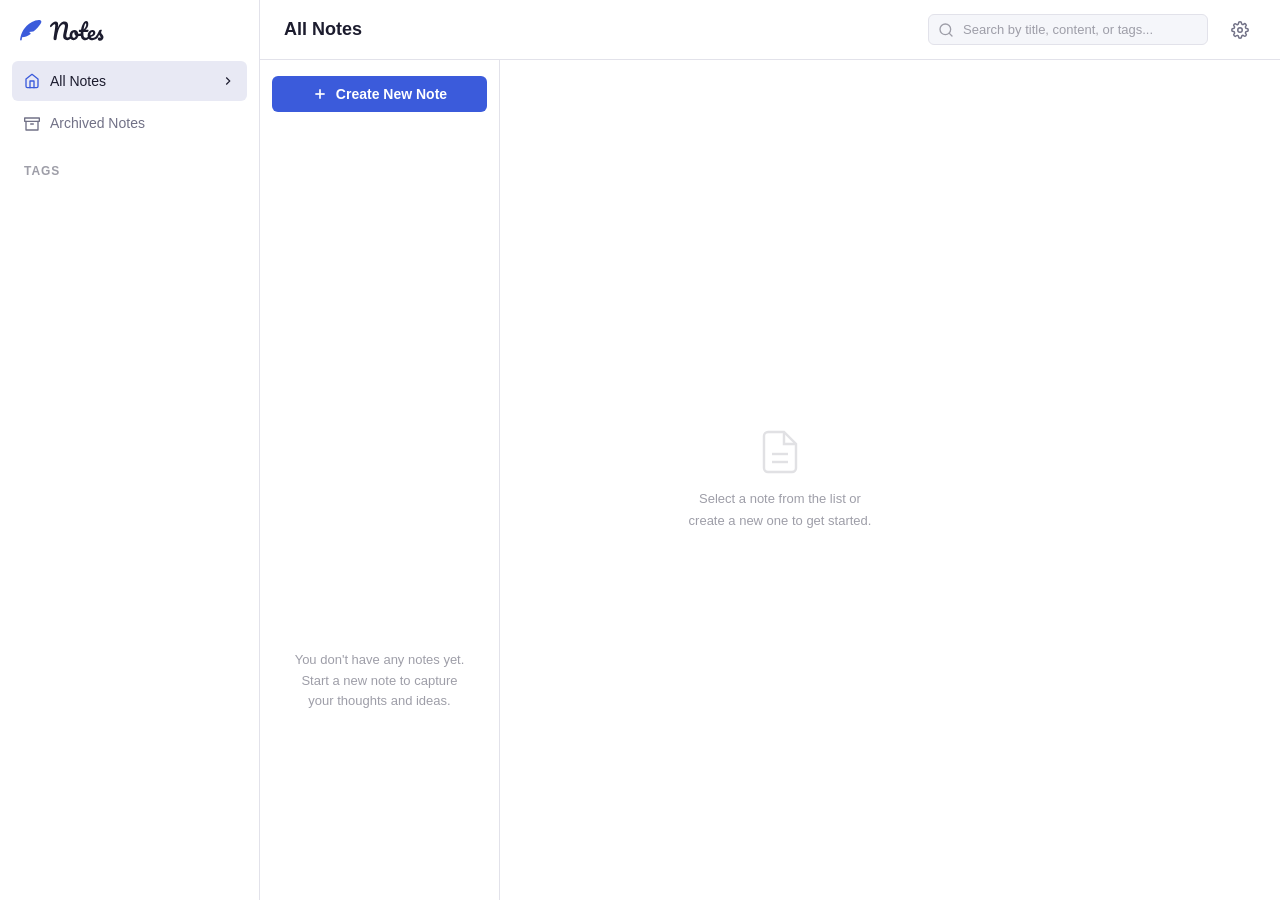
==== index.html @ 64e401b6 "Merge ecc3ef563279c7deb8c5e3cd1c21462dbac13c8e into 20080328c904fe06a615cbc4369c16b8ee3defd5" ====
<!DOCTYPE html>
<html lang="en" data-theme="light">
<head>
  <meta charset="UTF-8" />
  <meta name="viewport" content="width=device-width, initial-scale=1.0" />
  <title>Notes</title>
  <link rel="stylesheet" href="css/themes.css" />
  <link rel="stylesheet" href="css/style.css" />
</head>
<body>

  <!-- ═══════════════════════════════════════════════
       DESKTOP SIDEBAR
  ═══════════════════════════════════════════════ -->
  <aside id="sidebar" aria-label="Navigation">
    <div class="logo" aria-hidden="true">
      <svg class="logo-icon" width="22" height="21" viewBox="0 0 28 27" fill="none" xmlns="http://www.w3.org/2000/svg">
        <path fill-rule="evenodd" clip-rule="evenodd" d="M27.0489 1.31313C26.0171 -0.652474 22.6235 -0.0350737 19.6905 0.750326C6.9407 5.44873 2.4299 14.9968 0.845103 20.685C0.766703 20.8278 0.719103 20.9916 0.714903 21.1666C0.0877033 23.5802 0.00230334 25.1888 0.000903335 25.242C-0.0228967 25.8202 0.426503 26.3088 1.0047 26.3326C1.0201 26.334 1.0355 26.334 1.0509 26.334C1.6095 26.334 2.0743 25.893 2.0995 25.3288C2.1065 25.158 2.1709 23.9834 2.5671 22.2278C6.0783 22.0794 9.61331 20.7718 13.0853 18.3302C13.3569 18.1398 13.5221 17.8318 13.5319 17.5014C13.5417 17.1696 13.3933 16.8532 13.1343 16.6488L11.5327 15.3804L16.7883 14.8652C17.0025 14.8442 17.2041 14.7588 17.3679 14.6188C17.4813 14.5236 20.1567 12.2332 22.7019 9.56333C26.5729 5.50333 27.9127 2.95953 27.0489 1.31313Z" fill="currentColor"/>
      </svg>
      <svg class="logo-text" width="54" height="20" viewBox="0 0 57 21" fill="none" xmlns="http://www.w3.org/2000/svg">
        <path d="M5.35901 20.194C4.79168 20.194 4.38534 20.0713 4.14001 19.826C3.89468 19.5653 3.77201 19.0823 3.77201 18.377C3.77201 17.9016 3.81801 17.3266 3.91001 16.652C4.00201 15.9773 4.16301 14.9576 4.39301 13.593C4.42368 13.409 4.54634 12.6653 4.76101 11.362C4.97568 10.0433 5.16734 8.66331 5.33601 7.22198C5.48934 5.99531 5.56601 5.07531 5.56601 4.46198C5.56601 3.77198 5.31301 3.42698 4.80701 3.42698C4.42368 3.42698 3.94068 3.63398 3.35801 4.04798C2.79068 4.44665 2.17734 5.09065 1.51801 5.97998C1.30334 6.27131 1.06568 6.41698 0.80501 6.41698C0.590344 6.41698 0.398677 6.31731 0.23001 6.11798C0.0766769 5.90331 1.02528e-05 5.66565 1.02528e-05 5.40498C1.02528e-05 5.14431 0.0460103 4.89898 0.13801 4.66898C0.23001 4.42365 0.398677 4.13231 0.64401 3.79498C1.39534 2.76765 2.23101 1.97798 3.15101 1.42598C4.07101 0.858645 5.03701 0.574978 6.04901 0.574978C6.89234 0.574978 7.52101 0.835645 7.93501 1.35698C8.36434 1.87831 8.57901 2.63731 8.57901 3.63398C8.57901 4.52331 8.45634 5.81131 8.21101 7.49798C8.97768 5.22864 9.95134 3.51131 11.132 2.34598C12.3127 1.16531 13.7003 0.574978 15.295 0.574978C16.5523 0.574978 17.4953 0.935312 18.124 1.65598C18.768 2.36131 19.09 3.31198 19.09 4.50798C19.09 5.18265 18.9903 6.00298 18.791 6.96898L17.388 13.547C17.2347 14.3136 17.158 14.973 17.158 15.525C17.158 16.169 17.3037 16.652 17.595 16.974C17.9017 17.296 18.3233 17.457 18.86 17.457C19.366 17.457 19.8567 17.2883 20.332 16.951C20.8227 16.6136 21.3977 16.054 22.057 15.272C22.241 15.0573 22.448 14.95 22.678 14.95C22.8773 14.95 23.0307 15.042 23.138 15.226C23.2607 15.41 23.322 15.663 23.322 15.985C23.322 16.583 23.1763 17.0583 22.885 17.411C22.0877 18.377 21.298 19.0823 20.516 19.527C19.734 19.9716 18.9137 20.194 18.055 20.194C16.7517 20.194 15.732 19.8106 14.996 19.044C14.26 18.262 13.892 17.2193 13.892 15.916C13.892 15.41 13.9303 14.858 14.007 14.26C14.099 13.662 14.2447 12.903 14.444 11.983L15.364 7.77398C15.3947 7.63598 15.4483 7.39065 15.525 7.03798C15.6017 6.68531 15.663 6.35565 15.709 6.04898C15.755 5.72698 15.778 5.41265 15.778 5.10598C15.778 4.61531 15.64 4.22431 15.364 3.93298C15.088 3.64165 14.697 3.49598 14.191 3.49598C13.271 3.49598 12.351 3.98665 11.431 4.96798C10.511 5.94931 9.66001 7.53631 8.87801 9.72898C8.09601 11.9063 7.48268 14.697 7.03801 18.101C6.93068 18.883 6.76968 19.4273 6.55501 19.734C6.35568 20.0406 5.95701 20.194 5.35901 20.194ZM32.7242 13.018C32.9235 13.018 33.0768 13.1176 33.1842 13.317C33.2915 13.5163 33.3452 13.7693 33.3452 14.076C33.3452 14.812 33.1228 15.249 32.6782 15.387C31.7582 15.709 30.7462 15.893 29.6422 15.939C29.3508 17.227 28.7758 18.262 27.9172 19.044C27.0585 19.8106 26.0848 20.194 24.9962 20.194C24.0762 20.194 23.2865 19.9716 22.6272 19.527C21.9832 19.0823 21.4925 18.492 21.1552 17.756C20.8178 17.02 20.6492 16.2226 20.6492 15.364C20.6492 14.1986 20.8715 13.1636 21.3162 12.259C21.7608 11.339 22.3742 10.626 23.1562 10.12C23.9382 9.59865 24.8045 9.33798 25.7552 9.33798C26.9205 9.33798 27.8558 9.74431 28.5612 10.557C29.2818 11.3543 29.7035 12.3433 29.8262 13.524C30.5468 13.478 31.4055 13.3246 32.4022 13.064C32.5248 13.0333 32.6322 13.018 32.7242 13.018ZM25.1802 17.756C25.6708 17.756 26.0925 17.5566 26.4452 17.158C26.8132 16.7593 27.0585 16.1843 27.1812 15.433C26.7058 15.111 26.3378 14.6893 26.0772 14.168C25.8318 13.6466 25.7092 13.0946 25.7092 12.512C25.7092 12.2666 25.7322 12.0213 25.7782 11.776H25.6632C25.0498 11.776 24.5362 12.075 24.1222 12.673C23.7235 13.2556 23.5242 14.0836 23.5242 15.157C23.5242 16.0003 23.6852 16.6443 24.0072 17.089C24.3445 17.5336 24.7355 17.756 25.1802 17.756ZM41.7531 14.95C41.9524 14.95 42.1058 15.042 42.2131 15.226C42.3358 15.41 42.3971 15.663 42.3971 15.985C42.3971 16.5983 42.2514 17.0736 41.9601 17.411C41.3008 18.2236 40.5801 18.8906 39.7981 19.412C39.0161 19.9333 38.1191 20.194 37.1071 20.194C33.9791 20.194 32.4151 17.9936 32.4151 13.593C32.4151 12.9183 32.4381 12.236 32.4841 11.546H31.5871C31.1271 11.546 30.8128 11.4616 30.6441 11.293C30.4908 11.1243 30.4141 10.856 30.4141 10.488C30.4141 9.62931 30.7591 9.19998 31.4491 9.19998H32.7601C33.0208 7.51331 33.4194 5.97231 33.9561 4.57698C34.4928 3.18165 35.1368 2.06998 35.8881 1.24198C36.6548 0.413979 37.4751 -2.11e-05 38.3491 -2.11e-05C38.9931 -2.11e-05 39.4991 0.283646 39.8671 0.850979C40.2351 1.41831 40.4191 2.13131 40.4191 2.98998C40.4191 5.36665 39.4224 7.43665 37.4291 9.19998H40.0051C40.2504 9.19998 40.4268 9.25365 40.5341 9.36098C40.6414 9.46831 40.6951 9.66765 40.6951 9.95898C40.6951 11.017 39.8288 11.546 38.0961 11.546H35.2901C35.2594 12.3126 35.2441 12.9106 35.2441 13.34C35.2441 14.9346 35.4281 16.054 35.7961 16.698C36.1794 17.342 36.7774 17.664 37.5901 17.664C38.2494 17.664 38.8321 17.4646 39.3381 17.066C39.8441 16.6673 40.4421 16.0693 41.1321 15.272C41.3161 15.0573 41.5231 14.95 41.7531 14.95ZM37.7281 2.20798C37.4981 2.20798 37.2374 2.49931 36.9461 3.08198C36.6701 3.64931 36.4018 4.44665 36.1411 5.47398C35.8958 6.48598 35.6888 7.61298 35.5201 8.85498C36.4248 8.07298 37.0994 7.19898 37.5441 6.23298C38.0041 5.25165 38.2341 4.36231 38.2341 3.56498C38.2341 2.66031 38.0654 2.20798 37.7281 2.20798ZM50.3224 14.95C50.5217 14.95 50.6751 15.042 50.7824 15.226C50.9051 15.41 50.9664 15.663 50.9664 15.985C50.9664 16.5983 50.8207 17.0736 50.5294 17.411C49.9621 18.101 49.1571 18.7373 48.1144 19.32C47.0871 19.9026 45.9831 20.194 44.8024 20.194C43.1924 20.194 41.9427 19.757 41.0534 18.883C40.1641 18.009 39.7194 16.813 39.7194 15.295C39.7194 14.237 39.9417 13.2556 40.3864 12.351C40.8311 11.431 41.4444 10.7026 42.2264 10.166C43.0237 9.62931 43.9207 9.36098 44.9174 9.36098C45.8067 9.36098 46.5197 9.62931 47.0564 10.166C47.5931 10.6873 47.8614 11.4003 47.8614 12.305C47.8614 13.363 47.4781 14.2753 46.7114 15.042C45.9601 15.7933 44.6797 16.3913 42.8704 16.836C43.2537 17.5413 43.9821 17.894 45.0554 17.894C45.7454 17.894 46.5274 17.6563 47.4014 17.181C48.2907 16.6903 49.0574 16.054 49.7014 15.272C49.8854 15.0573 50.0924 14.95 50.3224 14.95ZM44.5264 11.615C43.9591 11.615 43.4761 11.9446 43.0774 12.604C42.6941 13.2633 42.5024 14.0606 42.5024 14.996V15.042C43.4071 14.8273 44.1201 14.5053 44.6414 14.076C45.1627 13.6466 45.4234 13.1483 45.4234 12.581C45.4234 12.2896 45.3391 12.0596 45.1704 11.891C45.0171 11.707 44.8024 11.615 44.5264 11.615ZM52.9117 20.7C52.1144 20.7 51.501 20.516 51.0717 20.148C50.6577 19.78 50.4507 19.366 50.4507 18.906C50.4507 18.5073 50.5964 18.1623 50.8877 17.871C51.179 17.5796 51.6084 17.434 52.1757 17.434C52.375 17.434 52.605 17.457 52.8657 17.503C53.1417 17.5336 53.3487 17.5566 53.4867 17.572C53.4714 17.1733 53.3794 16.7976 53.2107 16.445C53.0574 16.0923 52.858 15.755 52.6127 15.433C52.3674 15.0956 52.1374 14.8043 51.9227 14.559C51.4474 15.4636 50.972 16.215 50.4967 16.813C50.0367 17.411 49.5307 17.9783 48.9787 18.515C48.7027 18.791 48.4114 18.929 48.1047 18.929C47.8594 18.929 47.66 18.8446 47.5067 18.676C47.3534 18.492 47.2767 18.2696 47.2767 18.009C47.2767 17.7023 47.384 17.4186 47.5987 17.158L47.8977 16.79C48.741 15.7473 49.3774 14.8886 49.8067 14.214C50.0827 13.7693 50.3587 13.2403 50.6347 12.627C50.926 12.0136 51.3017 11.178 51.7617 10.12C52.053 9.44531 52.6587 9.10798 53.5787 9.10798C54.008 9.10798 54.307 9.14631 54.4757 9.22298C54.6444 9.29965 54.7287 9.42231 54.7287 9.59098C54.7287 9.68298 54.698 9.82865 54.6367 10.028C54.5754 10.2273 54.491 10.4266 54.3837 10.626C54.1077 11.178 53.9697 11.6456 53.9697 12.029C53.9697 12.259 54.0464 12.512 54.1997 12.788C54.3684 13.064 54.6214 13.409 54.9587 13.823C55.4494 14.467 55.8174 15.019 56.0627 15.479C56.3234 15.9236 56.4537 16.4143 56.4537 16.951C56.4537 17.595 56.3004 18.2083 55.9937 18.791C55.7024 19.3583 55.2884 19.8183 54.7517 20.171C54.215 20.5236 53.6017 20.7 52.9117 20.7Z" fill="currentColor"/>
      </svg>
    </div>

    <nav aria-label="Main sections">
      <a href="#" class="nav-link active" data-view="all" aria-current="page">
        <svg width="16" height="16" viewBox="0 0 24 24" fill="none" stroke="currentColor" stroke-width="2" stroke-linecap="round" stroke-linejoin="round"><path d="M3 9l9-7 9 7v11a2 2 0 0 1-2 2H5a2 2 0 0 1-2-2z"/><polyline points="9 22 9 12 15 12 15 22"/></svg>
        All Notes
        <svg class="nav-arrow" width="14" height="14" viewBox="0 0 24 24" fill="none" stroke="currentColor" stroke-width="2"><polyline points="9 18 15 12 9 6"/></svg>
      </a>
      <a href="#" class="nav-link" data-view="archived">
        <svg width="16" height="16" viewBox="0 0 24 24" fill="none" stroke="currentColor" stroke-width="2" stroke-linecap="round" stroke-linejoin="round"><polyline points="21 8 21 21 3 21 3 8"/><rect x="1" y="3" width="22" height="5"/><line x1="10" y1="12" x2="14" y2="12"/></svg>
        Archived Notes
        <svg class="nav-arrow" width="14" height="14" viewBox="0 0 24 24" fill="none" stroke="currentColor" stroke-width="2"><polyline points="9 18 15 12 9 6"/></svg>
      </a>
    </nav>

    <section class="sidebar-tags" aria-labelledby="sidebar-tags-heading">
      <h3 id="sidebar-tags-heading">Tags</h3>
      <ul id="sidebar-tag-list" role="list" aria-label="Filter by tag"></ul>
    </section>
  </aside>

  <!-- ═══════════════════════════════════════════════
       MOBILE / TABLET TOP HEADER
  ═══════════════════════════════════════════════ -->
  <header id="mobile-header">
    <div class="logo">
      <svg class="logo-icon" width="20" height="19" viewBox="0 0 28 27" fill="none" xmlns="http://www.w3.org/2000/svg">
        <path fill-rule="evenodd" clip-rule="evenodd" d="M27.0489 1.31313C26.0171 -0.652474 22.6235 -0.0350737 19.6905 0.750326C6.9407 5.44873 2.4299 14.9968 0.845103 20.685C0.766703 20.8278 0.719103 20.9916 0.714903 21.1666C0.0877033 23.5802 0.00230334 25.1888 0.000903335 25.242C-0.0228967 25.8202 0.426503 26.3088 1.0047 26.3326C1.0201 26.334 1.0355 26.334 1.0509 26.334C1.6095 26.334 2.0743 25.893 2.0995 25.3288C2.1065 25.158 2.1709 23.9834 2.5671 22.2278C6.0783 22.0794 9.61331 20.7718 13.0853 18.3302C13.3569 18.1398 13.5221 17.8318 13.5319 17.5014C13.5417 17.1696 13.3933 16.8532 13.1343 16.6488L11.5327 15.3804L16.7883 14.8652C17.0025 14.8442 17.2041 14.7588 17.3679 14.6188C17.4813 14.5236 20.1567 12.2332 22.7019 9.56333C26.5729 5.50333 27.9127 2.95953 27.0489 1.31313Z" fill="currentColor"/>
      </svg>
      <svg class="logo-text" width="49" height="18" viewBox="0 0 57 21" fill="none" xmlns="http://www.w3.org/2000/svg">
        <path d="M5.35901 20.194C4.79168 20.194 4.38534 20.0713 4.14001 19.826C3.89468 19.5653 3.77201 19.0823 3.77201 18.377C3.77201 17.9016 3.81801 17.3266 3.91001 16.652C4.00201 15.9773 4.16301 14.9576 4.39301 13.593C4.42368 13.409 4.54634 12.6653 4.76101 11.362C4.97568 10.0433 5.16734 8.66331 5.33601 7.22198C5.48934 5.99531 5.56601 5.07531 5.56601 4.46198C5.56601 3.77198 5.31301 3.42698 4.80701 3.42698C4.42368 3.42698 3.94068 3.63398 3.35801 4.04798C2.79068 4.44665 2.17734 5.09065 1.51801 5.97998C1.30334 6.27131 1.06568 6.41698 0.80501 6.41698C0.590344 6.41698 0.398677 6.31731 0.23001 6.11798C0.0766769 5.90331 1.02528e-05 5.66565 1.02528e-05 5.40498C1.02528e-05 5.14431 0.0460103 4.89898 0.13801 4.66898C0.23001 4.42365 0.398677 4.13231 0.64401 3.79498C1.39534 2.76765 2.23101 1.97798 3.15101 1.42598C4.07101 0.858645 5.03701 0.574978 6.04901 0.574978C6.89234 0.574978 7.52101 0.835645 7.93501 1.35698C8.36434 1.87831 8.57901 2.63731 8.57901 3.63398C8.57901 4.52331 8.45634 5.81131 8.21101 7.49798C8.97768 5.22864 9.95134 3.51131 11.132 2.34598C12.3127 1.16531 13.7003 0.574978 15.295 0.574978C16.5523 0.574978 17.4953 0.935312 18.124 1.65598C18.768 2.36131 19.09 3.31198 19.09 4.50798C19.09 5.18265 18.9903 6.00298 18.791 6.96898L17.388 13.547C17.2347 14.3136 17.158 14.973 17.158 15.525C17.158 16.169 17.3037 16.652 17.595 16.974C17.9017 17.296 18.3233 17.457 18.86 17.457C19.366 17.457 19.8567 17.2883 20.332 16.951C20.8227 16.6136 21.3977 16.054 22.057 15.272C22.241 15.0573 22.448 14.95 22.678 14.95C22.8773 14.95 23.0307 15.042 23.138 15.226C23.2607 15.41 23.322 15.663 23.322 15.985C23.322 16.583 23.1763 17.0583 22.885 17.411C22.0877 18.377 21.298 19.0823 20.516 19.527C19.734 19.9716 18.9137 20.194 18.055 20.194C16.7517 20.194 15.732 19.8106 14.996 19.044C14.26 18.262 13.892 17.2193 13.892 15.916C13.892 15.41 13.9303 14.858 14.007 14.26C14.099 13.662 14.2447 12.903 14.444 11.983L15.364 7.77398C15.3947 7.63598 15.4483 7.39065 15.525 7.03798C15.6017 6.68531 15.663 6.35565 15.709 6.04898C15.755 5.72698 15.778 5.41265 15.778 5.10598C15.778 4.61531 15.64 4.22431 15.364 3.93298C15.088 3.64165 14.697 3.49598 14.191 3.49598C13.271 3.49598 12.351 3.98665 11.431 4.96798C10.511 5.94931 9.66001 7.53631 8.87801 9.72898C8.09601 11.9063 7.48268 14.697 7.03801 18.101C6.93068 18.883 6.76968 19.4273 6.55501 19.734C6.35568 20.0406 5.95701 20.194 5.35901 20.194ZM32.7242 13.018C32.9235 13.018 33.0768 13.1176 33.1842 13.317C33.2915 13.5163 33.3452 13.7693 33.3452 14.076C33.3452 14.812 33.1228 15.249 32.6782 15.387C31.7582 15.709 30.7462 15.893 29.6422 15.939C29.3508 17.227 28.7758 18.262 27.9172 19.044C27.0585 19.8106 26.0848 20.194 24.9962 20.194C24.0762 20.194 23.2865 19.9716 22.6272 19.527C21.9832 19.0823 21.4925 18.492 21.1552 17.756C20.8178 17.02 20.6492 16.2226 20.6492 15.364C20.6492 14.1986 20.8715 13.1636 21.3162 12.259C21.7608 11.339 22.3742 10.626 23.1562 10.12C23.9382 9.59865 24.8045 9.33798 25.7552 9.33798C26.9205 9.33798 27.8558 9.74431 28.5612 10.557C29.2818 11.3543 29.7035 12.3433 29.8262 13.524C30.5468 13.478 31.4055 13.3246 32.4022 13.064C32.5248 13.0333 32.6322 13.018 32.7242 13.018ZM25.1802 17.756C25.6708 17.756 26.0925 17.5566 26.4452 17.158C26.8132 16.7593 27.0585 16.1843 27.1812 15.433C26.7058 15.111 26.3378 14.6893 26.0772 14.168C25.8318 13.6466 25.7092 13.0946 25.7092 12.512C25.7092 12.2666 25.7322 12.0213 25.7782 11.776H25.6632C25.0498 11.776 24.5362 12.075 24.1222 12.673C23.7235 13.2556 23.5242 14.0836 23.5242 15.157C23.5242 16.0003 23.6852 16.6443 24.0072 17.089C24.3445 17.5336 24.7355 17.756 25.1802 17.756ZM41.7531 14.95C41.9524 14.95 42.1058 15.042 42.2131 15.226C42.3358 15.41 42.3971 15.663 42.3971 15.985C42.3971 16.5983 42.2514 17.0736 41.9601 17.411C41.3008 18.2236 40.5801 18.8906 39.7981 19.412C39.0161 19.9333 38.1191 20.194 37.1071 20.194C33.9791 20.194 32.4151 17.9936 32.4151 13.593C32.4151 12.9183 32.4381 12.236 32.4841 11.546H31.5871C31.1271 11.546 30.8128 11.4616 30.6441 11.293C30.4908 11.1243 30.4141 10.856 30.4141 10.488C30.4141 9.62931 30.7591 9.19998 31.4491 9.19998H32.7601C33.0208 7.51331 33.4194 5.97231 33.9561 4.57698C34.4928 3.18165 35.1368 2.06998 35.8881 1.24198C36.6548 0.413979 37.4751 -2.11e-05 38.3491 -2.11e-05C38.9931 -2.11e-05 39.4991 0.283646 39.8671 0.850979C40.2351 1.41831 40.4191 2.13131 40.4191 2.98998C40.4191 5.36665 39.4224 7.43665 37.4291 9.19998H40.0051C40.2504 9.19998 40.4268 9.25365 40.5341 9.36098C40.6414 9.46831 40.6951 9.66765 40.6951 9.95898C40.6951 11.017 39.8288 11.546 38.0961 11.546H35.2901C35.2594 12.3126 35.2441 12.9106 35.2441 13.34C35.2441 14.9346 35.4281 16.054 35.7961 16.698C36.1794 17.342 36.7774 17.664 37.5901 17.664C38.2494 17.664 38.8321 17.4646 39.3381 17.066C39.8441 16.6673 40.4421 16.0693 41.1321 15.272C41.3161 15.0573 41.5231 14.95 41.7531 14.95ZM37.7281 2.20798C37.4981 2.20798 37.2374 2.49931 36.9461 3.08198C36.6701 3.64931 36.4018 4.44665 36.1411 5.47398C35.8958 6.48598 35.6888 7.61298 35.5201 8.85498C36.4248 8.07298 37.0994 7.19898 37.5441 6.23298C38.0041 5.25165 38.2341 4.36231 38.2341 3.56498C38.2341 2.66031 38.0654 2.20798 37.7281 2.20798ZM50.3224 14.95C50.5217 14.95 50.6751 15.042 50.7824 15.226C50.9051 15.41 50.9664 15.663 50.9664 15.985C50.9664 16.5983 50.8207 17.0736 50.5294 17.411C49.9621 18.101 49.1571 18.7373 48.1144 19.32C47.0871 19.9026 45.9831 20.194 44.8024 20.194C43.1924 20.194 41.9427 19.757 41.0534 18.883C40.1641 18.009 39.7194 16.813 39.7194 15.295C39.7194 14.237 39.9417 13.2556 40.3864 12.351C40.8311 11.431 41.4444 10.7026 42.2264 10.166C43.0237 9.62931 43.9207 9.36098 44.9174 9.36098C45.8067 9.36098 46.5197 9.62931 47.0564 10.166C47.5931 10.6873 47.8614 11.4003 47.8614 12.305C47.8614 13.363 47.4781 14.2753 46.7114 15.042C45.9601 15.7933 44.6797 16.3913 42.8704 16.836C43.2537 17.5413 43.9821 17.894 45.0554 17.894C45.7454 17.894 46.5274 17.6563 47.4014 17.181C48.2907 16.6903 49.0574 16.054 49.7014 15.272C49.8854 15.0573 50.0924 14.95 50.3224 14.95ZM44.5264 11.615C43.9591 11.615 43.4761 11.9446 43.0774 12.604C42.6941 13.2633 42.5024 14.0606 42.5024 14.996V15.042C43.4071 14.8273 44.1201 14.5053 44.6414 14.076C45.1627 13.6466 45.4234 13.1483 45.4234 12.581C45.4234 12.2896 45.3391 12.0596 45.1704 11.891C45.0171 11.707 44.8024 11.615 44.5264 11.615ZM52.9117 20.7C52.1144 20.7 51.501 20.516 51.0717 20.148C50.6577 19.78 50.4507 19.366 50.4507 18.906C50.4507 18.5073 50.5964 18.1623 50.8877 17.871C51.179 17.5796 51.6084 17.434 52.1757 17.434C52.375 17.434 52.605 17.457 52.8657 17.503C53.1417 17.5336 53.3487 17.5566 53.4867 17.572C53.4714 17.1733 53.3794 16.7976 53.2107 16.445C53.0574 16.0923 52.858 15.755 52.6127 15.433C52.3674 15.0956 52.1374 14.8043 51.9227 14.559C51.4474 15.4636 50.972 16.215 50.4967 16.813C50.0367 17.411 49.5307 17.9783 48.9787 18.515C48.7027 18.791 48.4114 18.929 48.1047 18.929C47.8594 18.929 47.66 18.8446 47.5067 18.676C47.3534 18.492 47.2767 18.2696 47.2767 18.009C47.2767 17.7023 47.384 17.4186 47.5987 17.158L47.8977 16.79C48.741 15.7473 49.3774 14.8886 49.8067 14.214C50.0827 13.7693 50.3587 13.2403 50.6347 12.627C50.926 12.0136 51.3017 11.178 51.7617 10.12C52.053 9.44531 52.6587 9.10798 53.5787 9.10798C54.008 9.10798 54.307 9.14631 54.4757 9.22298C54.6444 9.29965 54.7287 9.42231 54.7287 9.59098C54.7287 9.68298 54.698 9.82865 54.6367 10.028C54.5754 10.2273 54.491 10.4266 54.3837 10.626C54.1077 11.178 53.9697 11.6456 53.9697 12.029C53.9697 12.259 54.0464 12.512 54.1997 12.788C54.3684 13.064 54.6214 13.409 54.9587 13.823C55.4494 14.467 55.8174 15.019 56.0627 15.479C56.3234 15.9236 56.4537 16.4143 56.4537 16.951C56.4537 17.595 56.3004 18.2083 55.9937 18.791C55.7024 19.3583 55.2884 19.8183 54.7517 20.171C54.215 20.5236 53.6017 20.7 52.9117 20.7Z" fill="currentColor"/>
      </svg>
    </div>
  </header>

  <!-- ═══════════════════════════════════════════════
       DESKTOP TOP BAR (search + settings)
  ═══════════════════════════════════════════════ -->
  <div id="desktop-topbar">
    <h1 id="main-heading">All Notes</h1>
    <div id="desktop-search-wrapper">
      <svg width="16" height="16" viewBox="0 0 24 24" fill="none" stroke="currentColor" stroke-width="2" stroke-linecap="round" stroke-linejoin="round"><circle cx="11" cy="11" r="8"/><line x1="21" y1="21" x2="16.65" y2="16.65"/></svg>
      <input id="desktop-search-input" type="search" placeholder="Search by title, content, or tags..." aria-label="Search notes" />
    </div>
    <button id="settings-btn" aria-label="Settings" title="Settings">
      <svg width="18" height="18" viewBox="0 0 24 24" fill="none" stroke="currentColor" stroke-width="2" stroke-linecap="round" stroke-linejoin="round"><circle cx="12" cy="12" r="3"/><path d="M19.4 15a1.65 1.65 0 0 0 .33 1.82l.06.06a2 2 0 0 1-2.83 2.83l-.06-.06a1.65 1.65 0 0 0-1.82-.33 1.65 1.65 0 0 0-1 1.51V21a2 2 0 0 1-4 0v-.09A1.65 1.65 0 0 0 9 19.4a1.65 1.65 0 0 0-1.82.33l-.06.06a2 2 0 0 1-2.83-2.83l.06-.06A1.65 1.65 0 0 0 4.68 15a1.65 1.65 0 0 0-1.51-1H3a2 2 0 0 1 0-4h.09A1.65 1.65 0 0 0 4.6 9a1.65 1.65 0 0 0-.33-1.82l-.06-.06a2 2 0 0 1 2.83-2.83l.06.06A1.65 1.65 0 0 0 9 4.68a1.65 1.65 0 0 0 1-1.51V3a2 2 0 0 1 4 0v.09a1.65 1.65 0 0 0 1 1.51 1.65 1.65 0 0 0 1.82-.33l.06-.06a2 2 0 0 1 2.83 2.83l-.06.06A1.65 1.65 0 0 0 19.4 9a1.65 1.65 0 0 0 1.51 1H21a2 2 0 0 1 0 4h-.09a1.65 1.65 0 0 0-1.51 1z"/></svg>
    </button>
  </div>

  <!-- ═══════════════════════════════════════════════
       NOTE LIST PANEL
  ═══════════════════════════════════════════════ -->
  <section id="list-panel" aria-label="Notes list">
    <h1 id="list-panel-heading" class="list-panel-heading">All Notes</h1>

    <button id="create-note-btn" class="btn-create">
      <svg width="16" height="16" viewBox="0 0 24 24" fill="none" stroke="currentColor" stroke-width="2.5"><line x1="12" y1="5" x2="12" y2="19"/><line x1="5" y1="12" x2="19" y2="12"/></svg>
      Create New Note
    </button>

    <div id="category-filter-bar" class="category-filter-bar" hidden role="group" aria-label="Filter by category"></div>

    <p id="list-description" class="list-description" hidden></p>

    <ul id="note-list" role="list" aria-label="Notes"></ul>

    <div id="empty-state" class="empty-state" hidden>
      <p id="empty-state-text">You don't have any notes yet. Start a new note to capture your thoughts and ideas.</p>
    </div>

    <button id="list-fab" class="fab" aria-label="Create new note">
      <svg width="20" height="20" viewBox="0 0 32 32" fill="none" xmlns="http://www.w3.org/2000/svg">
        <path d="M16 6.6665C16.5521 6.6665 17 7.11426 17 7.6665V14.6665H24C24.5521 14.6665 25 15.1142 25 15.6665C25 15.9686 24.8659 16.2394 24.6543 16.4226C24.4792 16.5745 24.25 16.6665 24 16.6665H17V23.6665C17 24.2188 16.5521 24.6665 16 24.6665C15.4479 24.6665 15 24.2188 15 23.6665V16.6665H8C7.44792 16.6665 7 16.2188 7 15.6665C7 15.1142 7.44792 14.6665 8 14.6665H15V7.6665C15 7.11426 15.4479 6.6665 16 6.6665Z" fill="currentColor"/>
      </svg>
    </button>
  </section>

  <!-- ═══════════════════════════════════════════════
       NOTE DETAIL / EDITOR PANEL
  ═══════════════════════════════════════════════ -->
  <main id="detail-panel" aria-label="Note editor">

    <!-- Mobile/tablet sub-header (replaces desktop top bar) -->
    <div id="detail-subheader" hidden>
      <button id="go-back-btn" class="go-back-btn" aria-label="Go back to note list">
        <svg width="14" height="14" viewBox="0 0 24 24" fill="none" stroke="currentColor" stroke-width="2.5"><polyline points="15 18 9 12 15 6"/></svg>
        Go Back
      </button>
      <div class="detail-mobile-actions">
        <button id="mobile-delete-btn" class="icon-btn" aria-label="Delete note">
          <svg width="16" height="16" viewBox="0 0 24 24" fill="none" stroke="currentColor" stroke-width="2" stroke-linecap="round" stroke-linejoin="round"><polyline points="3 6 5 6 21 6"/><path d="M19 6l-1 14a2 2 0 0 1-2 2H8a2 2 0 0 1-2-2L5 6"/><path d="M10 11v6"/><path d="M14 11v6"/><path d="M9 6V4a1 1 0 0 1 1-1h4a1 1 0 0 1 1 1v2"/></svg>
        </button>
        <button id="mobile-archive-btn" class="icon-btn" aria-label="Archive note">
          <svg width="16" height="16" viewBox="0 0 24 24" fill="none" stroke="currentColor" stroke-width="2" stroke-linecap="round" stroke-linejoin="round"><polyline points="21 8 21 21 3 21 3 8"/><rect x="1" y="3" width="22" height="5"/><line x1="10" y1="12" x2="14" y2="12"/></svg>
        </button>
        <button id="mobile-restore-btn" class="icon-btn" aria-label="Restore note" hidden>
          <svg width="16" height="16" viewBox="0 0 24 24" fill="none" stroke="currentColor" stroke-width="2" stroke-linecap="round" stroke-linejoin="round"><polyline points="1 4 1 10 7 10"/><path d="M3.51 15a9 9 0 1 0 .49-4.95"/></svg>
        </button>
        <button id="cancel-btn-mobile" class="btn-text">Cancel</button>
        <button id="save-btn-mobile" class="btn-primary btn-sm">Save Note</button>
      </div>
    </div>

    <!-- Draft restore banner -->
    <div id="draft-banner" class="draft-banner" hidden role="status">
      <span>You have an unsaved draft.</span>
      <button type="button" id="restore-draft-btn" class="btn-link">Restore</button>
      <button type="button" id="dismiss-draft-btn" class="btn-link">Dismiss</button>
    </div>

    <!-- Note form (hidden until a note is selected or Create is clicked) -->
    <form id="note-form" novalidate hidden>
      <input
        id="note-title"
        type="text"
        class="note-title-input"
        placeholder="Enter a title..."
        aria-label="Note title"
        autocomplete="off"
      />
      <div id="title-error" class="field-error" role="alert" hidden>Title is required.</div>

      <div class="meta-grid">
        <div class="meta-row">
          <span class="meta-icon" aria-hidden="true">
            <svg width="14" height="14" viewBox="0 0 24 24" fill="none" stroke="currentColor" stroke-width="2" stroke-linecap="round" stroke-linejoin="round"><path d="M20.59 13.41l-7.17 7.17a2 2 0 0 1-2.83 0L2 12V2h10l8.59 8.59a2 2 0 0 1 0 2.82z"/><line x1="7" y1="7" x2="7.01" y2="7"/></svg>
          </span>
          <label for="note-tags" class="meta-label">Tags</label>
          <input
            id="note-tags"
            type="text"
            class="meta-input"
            placeholder="Add tags separated by commas (e.g. Work, Planning)"
            aria-label="Tags (comma separated)"
            autocomplete="off"
          />
        </div>

        <div class="meta-row">
          <span class="meta-icon" aria-hidden="true">
            <svg width="14" height="14" viewBox="0 0 24 24" fill="none" stroke="currentColor" stroke-width="2" stroke-linecap="round" stroke-linejoin="round"><rect x="2" y="7" width="20" height="14" rx="2"/><path d="M16 7V5a2 2 0 0 0-4 0v2"/><path d="M8 7V5a2 2 0 0 0-4 0v2"/></svg>
          </span>
          <label for="note-category" class="meta-label">Category</label>
          <select id="note-category" class="meta-input meta-select" aria-label="Note category">
            <option value="">No Category</option>
          </select>
        </div>

        <div class="meta-row">
          <span class="meta-icon" aria-hidden="true">
            <svg width="14" height="14" viewBox="0 0 24 24" fill="none" stroke="currentColor" stroke-width="2" stroke-linecap="round" stroke-linejoin="round"><circle cx="12" cy="12" r="10"/><polyline points="12 6 12 12 16 14"/></svg>
          </span>
          <span class="meta-label">Last edited</span>
          <span id="note-last-edited" class="meta-value">Not yet saved</span>
        </div>

        <div class="meta-row" id="status-row" hidden>
          <span class="meta-icon" aria-hidden="true">
            <svg width="14" height="14" viewBox="0 0 24 24" fill="none" stroke="currentColor" stroke-width="2" stroke-linecap="round" stroke-linejoin="round"><polygon points="12 2 15.09 8.26 22 9.27 17 14.14 18.18 21.02 12 17.77 5.82 21.02 7 14.14 2 9.27 8.91 8.26 12 2"/></svg>
          </span>
          <span class="meta-label">Status</span>
          <span id="note-status" class="meta-value">Archived</span>
        </div>

        <div class="meta-row" id="location-row" hidden>
          <span class="meta-icon" aria-hidden="true">
            <svg width="14" height="14" viewBox="0 0 24 24" fill="none" stroke="currentColor" stroke-width="2" stroke-linecap="round" stroke-linejoin="round"><path d="M21 10c0 7-9 13-9 13s-9-6-9-13a9 9 0 0 1 18 0z"/><circle cx="12" cy="10" r="3"/></svg>
          </span>
          <span class="meta-label">Location</span>
          <span id="note-location" class="meta-value"></span>
        </div>
      </div>

      <hr class="meta-divider" />

      <textarea
        id="note-content"
        class="note-content-input"
        placeholder="Start typing your note here..."
        aria-label="Note content"
      ></textarea>

    </form>

    <!-- Desktop save/cancel — outside the scrollable form so always visible -->
    <div class="form-actions" id="form-actions-desktop" hidden>
      <button type="submit" form="note-form" class="btn-primary" id="save-btn">Save Note</button>
      <button type="button" class="btn-secondary" id="cancel-btn">Cancel</button>
    </div>

    <!-- Empty detail state (no note selected) -->
    <div id="empty-detail" class="empty-detail">
      <svg width="48" height="48" viewBox="0 0 24 24" fill="none" stroke="currentColor" stroke-width="1.2" opacity="0.3"><path d="M14 2H6a2 2 0 0 0-2 2v16a2 2 0 0 0 2 2h12a2 2 0 0 0 2-2V8z"/><polyline points="14 2 14 8 20 8"/><line x1="16" y1="13" x2="8" y2="13"/><line x1="16" y1="17" x2="8" y2="17"/></svg>
      <p>Select a note from the list or<br>create a new one to get started.</p>
    </div>

  </main>

  <!-- ═══════════════════════════════════════════════
       DESKTOP ACTIONS PANEL (right column)
  ═══════════════════════════════════════════════ -->
  <aside id="actions-panel" aria-label="Note actions" hidden>
    <button id="archive-btn" class="btn-action">
      <svg width="15" height="15" viewBox="0 0 24 24" fill="none" stroke="currentColor" stroke-width="2" stroke-linecap="round" stroke-linejoin="round"><polyline points="21 8 21 21 3 21 3 8"/><rect x="1" y="3" width="22" height="5"/><line x1="10" y1="12" x2="14" y2="12"/></svg>
      Archive Note
    </button>
    <button id="restore-btn" class="btn-action" hidden>
      <svg width="15" height="15" viewBox="0 0 24 24" fill="none" stroke="currentColor" stroke-width="2" stroke-linecap="round" stroke-linejoin="round"><polyline points="1 4 1 10 7 10"/><path d="M3.51 15a9 9 0 1 0 .49-4.95"/></svg>
      Restore Note
    </button>
    <button id="delete-btn" class="btn-action btn-action--danger">
      <svg width="15" height="15" viewBox="0 0 24 24" fill="none" stroke="currentColor" stroke-width="2" stroke-linecap="round" stroke-linejoin="round"><polyline points="3 6 5 6 21 6"/><path d="M19 6l-1 14a2 2 0 0 1-2 2H8a2 2 0 0 1-2-2L5 6"/><path d="M10 11v6"/><path d="M14 11v6"/><path d="M9 6V4a1 1 0 0 1 1-1h4a1 1 0 0 1 1 1v2"/></svg>
      Delete Note
    </button>
  </aside>

  <!-- ═══════════════════════════════════════════════
       MOBILE SEARCH VIEW
  ═══════════════════════════════════════════════ -->
  <section id="search-view" hidden aria-label="Search notes">
    <h1 class="view-heading">Search</h1>
    <div class="search-input-wrapper">
      <svg width="16" height="16" viewBox="0 0 24 24" fill="none" stroke="currentColor" stroke-width="2"><circle cx="11" cy="11" r="8"/><line x1="21" y1="21" x2="16.65" y2="16.65"/></svg>
      <input id="mobile-search-input" type="search" placeholder="Search by title, content, or tags..." aria-label="Search notes" />
    </div>
    <p id="mobile-search-info" class="search-info"></p>
    <ul id="mobile-search-results" role="list" aria-label="Search results" class="note-list-flat"></ul>
    <div id="mobile-search-empty" class="empty-state" hidden>
      <p>No notes match your search.</p>
    </div>
    <button id="fab-search" class="fab" aria-label="Create new note">
      <svg width="20" height="20" viewBox="0 0 24 24" fill="none" stroke="currentColor" stroke-width="2.5"><line x1="12" y1="5" x2="12" y2="19"/><line x1="5" y1="12" x2="19" y2="12"/></svg>
    </button>
  </section>

  <!-- ═══════════════════════════════════════════════
       MOBILE TAGS VIEW
  ═══════════════════════════════════════════════ -->
  <section id="tags-view" hidden aria-label="Browse tags">
    <h1 class="view-heading">Tags</h1>
    <ul id="mobile-tag-list" role="list" aria-label="All tags" class="tag-list-full"></ul>
    <div id="mobile-tags-empty" class="empty-state" hidden>
      <p>No tags yet. Add tags to your notes.</p>
    </div>
    <button id="fab-tags" class="fab" aria-label="Create new note">
      <svg width="20" height="20" viewBox="0 0 24 24" fill="none" stroke="currentColor" stroke-width="2.5"><line x1="12" y1="5" x2="12" y2="19"/><line x1="5" y1="12" x2="19" y2="12"/></svg>
    </button>
  </section>

  <!-- ═══════════════════════════════════════════════
       MOBILE TAG FILTERED VIEW
  ═══════════════════════════════════════════════ -->
  <section id="tag-filtered-view" hidden aria-label="Notes filtered by tag">
    <button id="tag-filter-back-btn" class="go-back-btn" aria-label="Back to tags">
      <svg width="14" height="14" viewBox="0 0 24 24" fill="none" stroke="currentColor" stroke-width="2.5"><polyline points="15 18 9 12 15 6"/></svg>
      Go Back
    </button>
    <h1 class="view-heading">Notes Tagged: <strong id="active-tag-name"></strong></h1>
    <p id="tag-filter-description" class="list-description"></p>
    <ul id="tag-filtered-list" role="list" class="note-list-flat"></ul>
    <div id="tag-filter-empty" class="empty-state" hidden>
      <p>No notes with this tag.</p>
    </div>
  </section>

  <!-- ═══════════════════════════════════════════════════
       SETTINGS VIEW
  ═══════════════════════════════════════════════════ -->
  <section id="settings-view" hidden aria-label="Settings">

    <!-- ─── Navigation menu ────────────────────────── -->
    <div id="settings-nav">
      <h1 class="view-heading">Settings</h1>
      <ul class="settings-menu-list" role="list">
        <li>
          <button class="settings-menu-item" data-settings-page="color">
            <span class="settings-menu-icon" aria-hidden="true">
              <svg width="16" height="16" viewBox="0 0 24 24" fill="none" stroke="currentColor" stroke-width="2" stroke-linecap="round" stroke-linejoin="round"><circle cx="12" cy="12" r="5"/><line x1="12" y1="1" x2="12" y2="3"/><line x1="12" y1="21" x2="12" y2="23"/><line x1="4.22" y1="4.22" x2="5.64" y2="5.64"/><line x1="18.36" y1="18.36" x2="19.78" y2="19.78"/><line x1="1" y1="12" x2="3" y2="12"/><line x1="21" y1="12" x2="23" y2="12"/><line x1="4.22" y1="19.78" x2="5.64" y2="18.36"/><line x1="18.36" y1="5.64" x2="19.78" y2="4.22"/></svg>
            </span>
            <span class="settings-menu-label">Color Theme</span>
            <svg class="settings-menu-arrow" aria-hidden="true" width="14" height="14" viewBox="0 0 24 24" fill="none" stroke="currentColor" stroke-width="2"><polyline points="9 18 15 12 9 6"/></svg>
          </button>
        </li>
        <li>
          <button class="settings-menu-item" data-settings-page="font">
            <span class="settings-menu-icon" aria-hidden="true">
              <svg width="16" height="16" viewBox="0 0 24 24" fill="none" stroke="currentColor" stroke-width="2" stroke-linecap="round" stroke-linejoin="round"><polyline points="4 7 4 4 20 4 20 7"/><line x1="9" y1="20" x2="15" y2="20"/><line x1="12" y1="4" x2="12" y2="20"/></svg>
            </span>
            <span class="settings-menu-label">Font Theme</span>
            <svg class="settings-menu-arrow" aria-hidden="true" width="14" height="14" viewBox="0 0 24 24" fill="none" stroke="currentColor" stroke-width="2"><polyline points="9 18 15 12 9 6"/></svg>
          </button>
        </li>
        <li>
          <button class="settings-menu-item" data-settings-page="password">
            <span class="settings-menu-icon" aria-hidden="true">
              <svg width="16" height="16" viewBox="0 0 24 24" fill="none" stroke="currentColor" stroke-width="2" stroke-linecap="round" stroke-linejoin="round"><rect x="3" y="11" width="18" height="11" rx="2" ry="2"/><path d="M7 11V7a5 5 0 0 1 10 0v4"/></svg>
            </span>
            <span class="settings-menu-label">Change Password</span>
            <svg class="settings-menu-arrow" aria-hidden="true" width="14" height="14" viewBox="0 0 24 24" fill="none" stroke="currentColor" stroke-width="2"><polyline points="9 18 15 12 9 6"/></svg>
          </button>
        </li>
      </ul>

      <div class="settings-menu-divider"></div>

      <ul class="settings-menu-list" role="list">
        <li>
          <button class="settings-menu-item settings-menu-item--logout" id="logout-btn">
            <span class="settings-menu-icon" aria-hidden="true">
              <svg width="16" height="16" viewBox="0 0 24 24" fill="none" stroke="currentColor" stroke-width="2" stroke-linecap="round" stroke-linejoin="round"><path d="M9 21H5a2 2 0 0 1-2-2V5a2 2 0 0 1 2-2h4"/><polyline points="16 17 21 12 16 7"/><line x1="21" y1="12" x2="9" y2="12"/></svg>
            </span>
            <span class="settings-menu-label">Logout</span>
          </button>
        </li>
      </ul>
    </div>

    <!-- ─── Detail / sub-pages ─────────────────────── -->
    <div id="settings-detail" hidden>

      <!-- Color Theme sub-page -->
      <div id="settings-color-page" class="settings-subpage" hidden>
        <button class="settings-back-btn">
          <svg width="14" height="14" viewBox="0 0 24 24" fill="none" stroke="currentColor" stroke-width="2.5"><polyline points="15 18 9 12 15 6"/></svg>
          Settings
        </button>
        <h2 class="settings-subpage-heading">Color Theme</h2>
        <p class="settings-subpage-desc">Choose your color theme:</p>
        <div class="settings-option-cards">
          <label class="settings-option-card" for="theme-light">
            <div class="settings-option-icon-wrap" aria-hidden="true">
              <svg width="18" height="18" viewBox="0 0 24 24" fill="none" stroke="currentColor" stroke-width="2" stroke-linecap="round" stroke-linejoin="round"><circle cx="12" cy="12" r="5"/><line x1="12" y1="1" x2="12" y2="3"/><line x1="12" y1="21" x2="12" y2="23"/><line x1="4.22" y1="4.22" x2="5.64" y2="5.64"/><line x1="18.36" y1="18.36" x2="19.78" y2="19.78"/><line x1="1" y1="12" x2="3" y2="12"/><line x1="21" y1="12" x2="23" y2="12"/><line x1="4.22" y1="19.78" x2="5.64" y2="18.36"/><line x1="18.36" y1="5.64" x2="19.78" y2="4.22"/></svg>
            </div>
            <div class="settings-option-text">
              <span class="settings-option-title">Light Mode</span>
              <span class="settings-option-subtitle">Pick a clean and classic light theme</span>
            </div>
            <div class="settings-radio-wrap">
              <input type="radio" id="theme-light" name="theme-select" value="light" class="sr-only">
              <span class="settings-radio-indicator"></span>
            </div>
          </label>
          <label class="settings-option-card" for="theme-dark">
            <div class="settings-option-icon-wrap" aria-hidden="true">
              <svg width="18" height="18" viewBox="0 0 24 24" fill="none" stroke="currentColor" stroke-width="2" stroke-linecap="round" stroke-linejoin="round"><path d="M21 12.79A9 9 0 1 1 11.21 3 7 7 0 0 0 21 12.79z"/></svg>
            </div>
            <div class="settings-option-text">
              <span class="settings-option-title">Dark Mode</span>
              <span class="settings-option-subtitle">Select a sleek and modern dark theme</span>
            </div>
            <div class="settings-radio-wrap">
              <input type="radio" id="theme-dark" name="theme-select" value="dark" class="sr-only">
              <span class="settings-radio-indicator"></span>
            </div>
          </label>
          <label class="settings-option-card" for="theme-system">
            <div class="settings-option-icon-wrap" aria-hidden="true">
              <img src="icons/system-icon.png" width="18" height="18" alt="">
            </div>
            <div class="settings-option-text">
              <span class="settings-option-title">System</span>
              <span class="settings-option-subtitle">Adapts to your device's theme</span>
            </div>
            <div class="settings-radio-wrap">
              <input type="radio" id="theme-system" name="theme-select" value="system" class="sr-only">
              <span class="settings-radio-indicator"></span>
            </div>
          </label>
        </div>
        <div class="settings-apply-row">
          <button class="btn-primary settings-apply-btn" id="apply-theme-btn">Apply Changes</button>
        </div>
      </div>

      <!-- Font Theme sub-page -->
      <div id="settings-font-page" class="settings-subpage" hidden>
        <button class="settings-back-btn">
          <svg width="14" height="14" viewBox="0 0 24 24" fill="none" stroke="currentColor" stroke-width="2.5"><polyline points="15 18 9 12 15 6"/></svg>
          Settings
        </button>
        <h2 class="settings-subpage-heading">Font Theme</h2>
        <p class="settings-subpage-desc">Choose your preferred font style:</p>
        <div class="settings-option-cards">
          <label class="settings-option-card" for="font-sans">
            <div class="settings-option-icon-wrap" aria-hidden="true" style="font-family: sans-serif; font-weight: 700; font-size: 15px; color: var(--text-primary);">Aa</div>
            <div class="settings-option-text">
              <span class="settings-option-title">Sans-serif</span>
              <span class="settings-option-subtitle">Clean and modern, easy to read</span>
            </div>
            <div class="settings-radio-wrap">
              <input type="radio" id="font-sans" name="font-select" value="sans-serif" class="sr-only">
              <span class="settings-radio-indicator"></span>
            </div>
          </label>
          <label class="settings-option-card" for="font-serif">
            <div class="settings-option-icon-wrap" aria-hidden="true" style="font-family: Georgia, serif; font-weight: 700; font-size: 15px; color: var(--text-primary);">Aa</div>
            <div class="settings-option-text">
              <span class="settings-option-title">Serif</span>
              <span class="settings-option-subtitle">Classic and elegant for a timeless feel.</span>
            </div>
            <div class="settings-radio-wrap">
              <input type="radio" id="font-serif" name="font-select" value="serif" class="sr-only">
              <span class="settings-radio-indicator"></span>
            </div>
          </label>
          <label class="settings-option-card" for="font-mono">
            <div class="settings-option-icon-wrap" aria-hidden="true" style="font-family: 'Courier New', monospace; font-weight: 700; font-size: 13px; color: var(--text-primary);">Aa</div>
            <div class="settings-option-text">
              <span class="settings-option-title">Monospace</span>
              <span class="settings-option-subtitle">Code-like, great for a technical vibe.</span>
            </div>
            <div class="settings-radio-wrap">
              <input type="radio" id="font-mono" name="font-select" value="monospace" class="sr-only">
              <span class="settings-radio-indicator"></span>
            </div>
          </label>
        </div>
        <div class="settings-apply-row">
          <button class="btn-primary settings-apply-btn" id="apply-font-btn">Apply Changes</button>
        </div>
      </div>

      <!-- Change Password sub-page -->
      <div id="settings-password-page" class="settings-subpage" hidden>
        <button class="settings-back-btn">
          <svg width="14" height="14" viewBox="0 0 24 24" fill="none" stroke="currentColor" stroke-width="2.5"><polyline points="15 18 9 12 15 6"/></svg>
          Settings
        </button>
        <h2 class="settings-subpage-heading">Change Password</h2>
        <p class="settings-subpage-desc">Update your account password.</p>
        <form id="change-password-form" novalidate>
          <div class="pw-field">
            <label class="pw-label" for="pw-old">Old Password</label>
            <div class="pw-input-wrap">
              <input class="pw-input" type="password" id="pw-old" autocomplete="current-password" placeholder="············">
              <button type="button" class="pw-eye-btn" data-target="pw-old" aria-label="Toggle password visibility">
                <svg class="pw-eye-icon" width="18" height="18" viewBox="0 0 24 24" fill="none" stroke="currentColor" stroke-width="2" stroke-linecap="round" stroke-linejoin="round"><path d="M1 12s4-8 11-8 11 8 11 8-4 8-11 8-11-8-11-8z"/><circle cx="12" cy="12" r="3"/></svg>
              </button>
            </div>
          </div>
          <div class="pw-field">
            <label class="pw-label" for="pw-new">
              New Password
              <span class="pw-label-hint" aria-label="At least 8 characters required">
                <svg width="14" height="14" viewBox="0 0 24 24" fill="none" stroke="currentColor" stroke-width="2" stroke-linecap="round" stroke-linejoin="round"><circle cx="12" cy="12" r="10"/><line x1="12" y1="8" x2="12" y2="12"/><line x1="12" y1="16" x2="12.01" y2="16"/></svg>
              </span>
            </label>
            <div class="pw-input-wrap">
              <input class="pw-input" type="password" id="pw-new" autocomplete="new-password" placeholder="············">
              <button type="button" class="pw-eye-btn" data-target="pw-new" aria-label="Toggle password visibility">
                <svg class="pw-eye-icon" width="18" height="18" viewBox="0 0 24 24" fill="none" stroke="currentColor" stroke-width="2" stroke-linecap="round" stroke-linejoin="round"><path d="M1 12s4-8 11-8 11 8 11 8-4 8-11 8-11-8-11-8z"/><circle cx="12" cy="12" r="3"/></svg>
              </button>
            </div>
            <p class="pw-hint">At least 8 characters</p>
          </div>
          <div class="pw-field">
            <label class="pw-label" for="pw-confirm">Confirm New Password</label>
            <div class="pw-input-wrap">
              <input class="pw-input" type="password" id="pw-confirm" autocomplete="new-password" placeholder="············">
              <button type="button" class="pw-eye-btn" data-target="pw-confirm" aria-label="Toggle password visibility">
                <svg class="pw-eye-icon" width="18" height="18" viewBox="0 0 24 24" fill="none" stroke="currentColor" stroke-width="2" stroke-linecap="round" stroke-linejoin="round"><path d="M1 12s4-8 11-8 11 8 11 8-4 8-11 8-11-8-11-8z"/><circle cx="12" cy="12" r="3"/></svg>
              </button>
            </div>
          </div>
          <div class="settings-apply-row">
            <button type="submit" class="btn-primary settings-apply-btn" id="save-password-btn">Save Password</button>
          </div>
        </form>
      </div>

    </div>

  </section>

  <!-- ═══════════════════════════════════════════════
       DELETE CONFIRMATION MODAL
  ═══════════════════════════════════════════════ -->
  <div id="delete-modal" role="dialog" aria-modal="true" aria-labelledby="modal-title" hidden>
    <div class="modal-overlay" id="modal-overlay"></div>
    <div class="modal-content" role="document">
      <div class="modal-header">
        <div class="modal-icon-wrap" aria-hidden="true">
          <svg width="20" height="20" viewBox="0 0 24 24" fill="none" stroke="currentColor" stroke-width="2" stroke-linecap="round" stroke-linejoin="round"><polyline points="3 6 5 6 21 6"/><path d="M19 6l-1 14a2 2 0 0 1-2 2H8a2 2 0 0 1-2-2L5 6"/><path d="M10 11v6"/><path d="M14 11v6"/><path d="M9 6V4a1 1 0 0 1 1-1h4a1 1 0 0 1 1 1v2"/></svg>
        </div>
        <div class="modal-text">
          <h2 id="modal-title" class="modal-title">Delete Note</h2>
          <p class="modal-body">Are you sure you want to permanently delete this note? This action cannot be undone.</p>
        </div>
      </div>
      <div class="modal-actions">
        <button id="modal-cancel" class="btn-secondary">Cancel</button>
        <button id="modal-confirm-delete" class="btn-delete">Delete Note</button>
      </div>
    </div>
  </div>

  <!-- ═══════════════════════════════════════════════
       TOAST NOTIFICATION
  ═══════════════════════════════════════════════ -->
  <div id="toast" role="status" aria-live="polite" aria-atomic="true" hidden></div>

  <!-- ═══════════════════════════════════════════════
       MOBILE / TABLET BOTTOM NAVIGATION
  ═══════════════════════════════════════════════ -->
  <nav id="bottom-nav" aria-label="Main navigation">
    <button class="bottom-nav-btn active" data-view="all" aria-label="Home" aria-current="page">
      <svg width="20" height="20" viewBox="0 0 24 24" fill="none" stroke="currentColor" stroke-width="2" stroke-linecap="round" stroke-linejoin="round"><path d="M3 9l9-7 9 7v11a2 2 0 0 1-2 2H5a2 2 0 0 1-2-2z"/><polyline points="9 22 9 12 15 12 15 22"/></svg>
      <span>Home</span>
    </button>
    <button class="bottom-nav-btn" data-view="search" aria-label="Search">
      <svg width="20" height="20" viewBox="0 0 24 24" fill="none" stroke="currentColor" stroke-width="2" stroke-linecap="round" stroke-linejoin="round"><circle cx="11" cy="11" r="8"/><line x1="21" y1="21" x2="16.65" y2="16.65"/></svg>
      <span>Search</span>
    </button>
    <button class="bottom-nav-btn" data-view="archived" aria-label="Archived notes">
      <svg width="20" height="20" viewBox="0 0 24 24" fill="none" xmlns="http://www.w3.org/2000/svg" stroke="currentColor"><path d="M21 7.78216V16.2169C21 19.165 18.9188 21 15.9736 21H8.02638C5.08119 21 3 19.165 3 16.2159V7.78216C3 4.83405 5.08119 3 8.02638 3H15.9736C18.9188 3 21 4.84281 21 7.78216Z" stroke-width="1.5" stroke-linecap="round" stroke-linejoin="round"/><path d="M15 14L11.9982 17L9 14" stroke-width="1.5" stroke-linecap="round" stroke-linejoin="round"/><path d="M11.998 17V10" stroke-width="1.5" stroke-linecap="round" stroke-linejoin="round"/><path d="M20.9336 7H3.05859" stroke-width="1.5" stroke-linecap="round" stroke-linejoin="round"/></svg>
      <span>Archived</span>
    </button>
    <button class="bottom-nav-btn" data-view="tags" aria-label="Tags">
      <svg width="20" height="20" viewBox="0 0 24 24" fill="none" stroke="currentColor" stroke-width="2" stroke-linecap="round" stroke-linejoin="round"><path d="M20.59 13.41l-7.17 7.17a2 2 0 0 1-2.83 0L2 12V2h10l8.59 8.59a2 2 0 0 1 0 2.82z"/><line x1="7" y1="7" x2="7.01" y2="7"/></svg>
      <span>Tags</span>
    </button>
    <button class="bottom-nav-btn" data-view="settings" aria-label="Settings">
      <svg width="20" height="20" viewBox="0 0 24 24" fill="none" stroke="currentColor" stroke-width="2" stroke-linecap="round" stroke-linejoin="round"><circle cx="12" cy="12" r="3"/><path d="M19.4 15a1.65 1.65 0 0 0 .33 1.82l.06.06a2 2 0 0 1-2.83 2.83l-.06-.06a1.65 1.65 0 0 0-1.82-.33 1.65 1.65 0 0 0-1 1.51V21a2 2 0 0 1-4 0v-.09A1.65 1.65 0 0 0 9 19.4a1.65 1.65 0 0 0-1.82.33l-.06.06a2 2 0 0 1-2.83-2.83l.06-.06A1.65 1.65 0 0 0 4.68 15a1.65 1.65 0 0 0-1.51-1H3a2 2 0 0 1 0-4h.09A1.65 1.65 0 0 0 4.6 9a1.65 1.65 0 0 0-.33-1.82l-.06-.06a2 2 0 0 1 2.83-2.83l.06.06A1.65 1.65 0 0 0 9 4.68a1.65 1.65 0 0 0 1-1.51V3a2 2 0 0 1 4 0v.09a1.65 1.65 0 0 0 1 1.51 1.65 1.65 0 0 0 1.82-.33l.06-.06a2 2 0 0 1 2.83 2.83l-.06.06A1.65 1.65 0 0 0 19.4 9a1.65 1.65 0 0 0 1.51 1H21a2 2 0 0 1 0 4h-.09a1.65 1.65 0 0 0-1.51 1z"/></svg>
      <span>Settings</span>
    </button>
  </nav>

  <script type="module" src="js/main.js"></script>
</body>
</html>
---- css/themes.css ----
/* ═══════════════════════════════════════════════════
   DESIGN TOKENS — CSS Custom Properties
   Light theme is the default (:root)
   Dark theme overrides via [data-theme="dark"] on <html>
═══════════════════════════════════════════════════ */

:root {
  /* Backgrounds */
  --bg-app:        #F5F6FA;
  --bg-sidebar:    #F3F5F8;
  --bg-surface:    #FFFFFF;
  --bg-hover:      #EFEFEF;
  --bg-selected:   #E8E9F4;

  /* Text */
  --text-primary:   #1C1C2E;
  --text-secondary: #717186;
  --text-muted:     #9E9EA8;
  --text-on-accent: #FFFFFF;

  /* Accent (blue) */
  --accent:         #3B5BDB;
  --accent-hover:   #2F4AC4;
  --accent-subtle:  #EEF2FF;

  /* Borders */
  --border:         #E2E2EA;
  --border-focus:   #3B5BDB;

  /* Tags */
  --tag-bg:         #EBEBEB;
  --tag-text:       #3C3C50;

  /* Buttons */
  --btn-secondary-bg:   #EBEBEB;
  --btn-secondary-text: #1C1C2E;
  --btn-secondary-hover:#DCDCDC;
  --btn-delete-bg:      #E03131;
  --btn-delete-hover:   #C92A2A;

  /* Actions panel */
  --btn-action-bg:      #FFFFFF;
  --btn-action-border:  #E2E2EA;
  --btn-action-text:    #1C1C2E;
  --btn-action-hover:   #F5F5F5;

  /* Sidebar nav active */
  --nav-active-bg:      #E8E9F4;
  --nav-active-text:    #3B5BDB;

  /* Modal */
  --modal-overlay:  rgba(0, 0, 0, 0.45);
  --modal-bg:       #FFFFFF;

  /* Toast */
  --toast-success-bg:   #2F9E44;
  --toast-error-bg:     #E03131;

  /* Misc */
  --shadow-sm:  0 1px 3px rgba(0, 0, 0, 0.06), 0 1px 2px rgba(0, 0, 0, 0.04);
  --shadow-md:  0 4px 16px rgba(0, 0, 0, 0.10);
  --shadow-lg:  0 8px 32px rgba(0, 0, 0, 0.14);
  --radius-sm:  6px;
  --radius-md:  10px;
  --radius-lg:  14px;

  /* Typography */
  --font-body:    'Inter', -apple-system, BlinkMacSystemFont, 'Segoe UI', sans-serif;
  --font-size-xs: 0.75rem;   /* 12px */
  --font-size-sm: 0.8125rem; /* 13px */
  --font-size-md: 0.875rem;  /* 14px */
  --font-size-lg: 1rem;      /* 16px */
  --font-size-xl: 1.125rem;  /* 18px */
  --font-size-2xl:1.75rem;   /* 28px */

  /* Layout */
  --sidebar-width:  260px;
  --list-width:     240px;
  --actions-width:  220px;
  --topbar-height:  60px;
  --bottom-nav-height: 60px;
}

/* ─── DARK THEME ─────────────────────────────────── */
[data-theme="dark"] {
  --bg-app:        #0E121B;
  --bg-sidebar:    #232530;
  --bg-surface:    #1A1B2E;
  --bg-hover:      #232530;
  --bg-selected:   #232530;

  --text-primary:   #F0F0F8;
  --text-secondary: #8888AA;
  --text-muted:     #5A5A7A;

  --accent:         #4C6EF5;
  --accent-hover:   #3B5BDB;
  --accent-subtle:  #1E2340;

  --border:         #2E2F4A;
  --border-focus:   #4C6EF5;

  --tag-bg:         #232530;
  --tag-text:       #B0B0CC;

  --btn-secondary-bg:   #2A2B42;
  --btn-secondary-text: #F0F0F8;
  --btn-secondary-hover:#343554;

  --btn-action-bg:      #1A1B2E;
  --btn-action-border:  #2E2F4A;
  --btn-action-text:    #F0F0F8;
  --btn-action-hover:   #232530;

  --nav-active-bg:      #232530;
  --nav-active-text:    #4C6EF5;

  --modal-bg:       #1A1B2E;

  --shadow-sm:  0 1px 3px rgba(0, 0, 0, 0.30);
  --shadow-md:  0 4px 16px rgba(0, 0, 0, 0.40);
  --shadow-lg:  0 8px 32px rgba(0, 0, 0, 0.50);
}

/* ─── FONT THEMES ────────────────────────────────── */
[data-font="sans-serif"] { --font-body: 'Inter', -apple-system, BlinkMacSystemFont, 'Segoe UI', sans-serif; }
[data-font="serif"]      { --font-body: 'Georgia', 'Times New Roman', serif; }
[data-font="monospace"]  { --font-body: 'JetBrains Mono', 'Fira Code', 'Courier New', monospace; }
---- css/style.css ----
/* ─── Light mode token overrides (immune to themes.css reverts) ── */
:root {
  --bg-hover:    #F3F5F8;
  --bg-selected: #F3F5F8;
}

/* ─── Dark mode token overrides (immune to themes.css reverts) ── */
[data-theme="dark"] {
  --bg-hover:         #232530;
  --bg-selected:      #232530;
  --nav-active-bg:    #232530;
  --btn-action-hover: #232530;
  --tag-bg:           #232530;
}

/* ═══════════════════════════════════════════════════
   RESET & BASE
═══════════════════════════════════════════════════ */
*, *::before, *::after {
  box-sizing: border-box;
  margin: 0;
  padding: 0;
}

html {
  font-size: 16px;
  -webkit-text-size-adjust: 100%;
}

body {
  font-family: var(--font-body);
  font-size: var(--font-size-md);
  color: var(--text-primary);
  background: var(--bg-app);
  line-height: 1.6;
  min-height: 100vh;
  overflow: hidden; /* we scroll panels individually */
}

/* Ensure [hidden] always wins — fixes panels/modals overriding it with display:flex/grid */
[hidden] { display: none !important; }

a { color: inherit; text-decoration: none; }
button { font-family: inherit; cursor: pointer; border: none; background: none; }
input, textarea { font-family: inherit; }
ul { list-style: none; }
h1, h2, h3 { font-weight: 700; line-height: 1.3; }

/* Focus ring — visible for keyboard users */
:focus-visible {
  outline: 2px solid var(--accent);
  outline-offset: 2px;
  border-radius: var(--radius-sm);
}

/* Scrollbar styling */
::-webkit-scrollbar { width: 5px; height: 5px; }
::-webkit-scrollbar-track { background: transparent; }
::-webkit-scrollbar-thumb { background: var(--border); border-radius: 99px; }
::-webkit-scrollbar-thumb:hover { background: var(--text-muted); }

/* ═══════════════════════════════════════════════════
   DESKTOP LAYOUT  (≥1024px)
   Grid: sidebar | list-panel | desktop-topbar+detail | actions
═══════════════════════════════════════════════════ */
@media (min-width: 1024px) {
  body {
    display: grid;
    grid-template-columns: var(--sidebar-width) var(--list-width) 1fr var(--actions-width);
    grid-template-rows: var(--topbar-height) 1fr;
    grid-template-areas:
      "sidebar topbar  topbar  topbar"
      "sidebar listpanel  detail  actions";
    height: 100vh;
    background: var(--bg-surface);
  }

  #sidebar          { grid-area: sidebar; }
  #desktop-topbar   { grid-area: topbar; }
  #list-panel       { grid-area: listpanel; }
  #detail-panel     { grid-area: detail; }
  #actions-panel    { grid-area: actions; }

  /* Settings view spans list+detail+actions columns on desktop */
  #settings-view {
    grid-row: 2;
    grid-column: 2 / 5;
  }

  /* Hidden on desktop — use display:none so they don't affect grid layout */
  #mobile-header,
  #bottom-nav,
  #search-view,
  #tags-view,
  #tag-filtered-view,
  #detail-subheader { display: none !important; }

  /* List panel — desktop shows create btn, hides heading + FAB */
  .list-panel-heading { display: none !important; }
  #list-fab { display: none !important; }
}

/* ═══════════════════════════════════════════════════
   TABLET LAYOUT (481px – 1023px)
═══════════════════════════════════════════════════ */
@media (min-width: 481px) and (max-width: 1023px) {
  body {
    display: grid;
    grid-template-columns: 1fr;
    grid-template-rows: 56px 1fr var(--bottom-nav-height);
    grid-template-areas:
      "mheader"
      "content"
      "bottomnav";
    height: 100vh;
  }

  #mobile-header  { grid-area: mheader; }
  #bottom-nav     { grid-area: bottomnav; }

  /* All "content" views share the same grid area — only one visible at a time */
  #list-panel,
  #detail-panel,
  #search-view,
  #tags-view,
  #tag-filtered-view,
  #settings-view { grid-area: content; }

  /* Desktop-only elements hidden */
  #sidebar, #desktop-topbar, #actions-panel { display: none !important; }
  #form-actions-desktop { display: none !important; }
  #detail-subheader { display: flex !important; }
  #create-note-btn { display: none !important; }
}

/* ═══════════════════════════════════════════════════
   MOBILE LAYOUT (≤480px)
═══════════════════════════════════════════════════ */
@media (max-width: 480px) {
  body {
    display: grid;
    grid-template-columns: 1fr;
    grid-template-rows: 52px 1fr var(--bottom-nav-height);
    grid-template-areas:
      "mheader"
      "content"
      "bottomnav";
    height: 100vh;
  }

  #mobile-header  { grid-area: mheader; }
  #bottom-nav     { grid-area: bottomnav; }

  #list-panel,
  #detail-panel,
  #search-view,
  #tags-view,
  #tag-filtered-view,
  #settings-view { grid-area: content; }

  #sidebar, #desktop-topbar, #actions-panel { display: none !important; }
  #form-actions-desktop { display: none !important; }
  #detail-subheader { display: flex !important; }
  #create-note-btn { display: none !important; }

  /* Hide bottom-nav labels on smallest screens */
  #bottom-nav .bottom-nav-btn span { display: none; }
}

/* ═══════════════════════════════════════════════════
   SIDEBAR
═══════════════════════════════════════════════════ */
#sidebar {
  background: var(--bg-sidebar);
  border-right: 1px solid var(--border);
  display: flex;
  flex-direction: column;
  overflow-y: auto;
  padding: 20px 0;
}

#sidebar .logo {
  display: flex;
  align-items: center;
  gap: 8px;
  padding: 0 20px 20px;
  font-size: var(--font-size-xl);
  font-weight: 700;
  color: var(--text-primary);
}

/* Logo: feather icon stays accent-blue; "Notes" text adapts to theme */
.logo .logo-icon { color: var(--accent); flex-shrink: 0; }
.logo .logo-text { color: var(--text-primary); flex-shrink: 0; }

#sidebar nav {
  display: flex;
  flex-direction: column;
  gap: 2px;
  padding: 0 12px;
}

.nav-link {
  display: flex;
  align-items: center;
  gap: 10px;
  padding: 9px 12px;
  border-radius: var(--radius-sm);
  font-size: var(--font-size-md);
  color: var(--text-secondary);
  transition: background 0.15s, color 0.15s;
  position: relative;
}

.nav-link:hover {
  background: var(--bg-hover);
  color: var(--text-primary);
}

.nav-link.active {
  background: var(--nav-active-bg);
  color: var(--text-primary);
  font-weight: 500;
}

/* Only the section icon turns accent-blue; text and arrow stay dark */
.nav-link.active > svg:not(.nav-arrow) {
  color: var(--accent);
}

.nav-link .nav-arrow {
  margin-left: auto;
  opacity: 0;
  transition: opacity 0.15s;
  flex-shrink: 0;
}

.nav-link.active .nav-arrow,
.nav-link:hover .nav-arrow { opacity: 1; }

/* Sidebar Tags section */
.sidebar-tags {
  margin-top: 20px;
  padding: 0 12px;
}

.sidebar-tags h3 {
  font-size: var(--font-size-xs);
  font-weight: 600;
  text-transform: uppercase;
  letter-spacing: 0.08em;
  color: var(--text-muted);
  padding: 0 12px;
  margin-bottom: 6px;
}

#sidebar-tag-list {
  display: flex;
  flex-direction: column;
  gap: 2px;
}

.sidebar-tag-item {
  display: flex;
  align-items: center;
  gap: 10px;
  padding: 7px 12px;
  border-radius: var(--radius-sm);
  font-size: var(--font-size-md);
  color: var(--text-secondary);
  cursor: pointer;
  transition: background 0.15s, color 0.15s;
}

.sidebar-tag-item svg { flex-shrink: 0; }

.sidebar-tag-item:hover {
  background: var(--bg-hover);
  color: var(--text-primary);
}

.sidebar-tag-item.active {
  background: var(--nav-active-bg);
  color: var(--nav-active-text);
  font-weight: 500;
}

.sidebar-tag-item .tag-arrow {
  margin-left: auto;
  opacity: 0;
  flex-shrink: 0;
}

.sidebar-tag-item.active .tag-arrow,
.sidebar-tag-item:hover .tag-arrow { opacity: 1; }

/* ═══════════════════════════════════════════════════
   MOBILE / TABLET TOP HEADER
═══════════════════════════════════════════════════ */
#mobile-header {
  background: var(--bg-sidebar);
  border-bottom: 1px solid var(--border);
  display: flex;
  align-items: center;
  padding: 0 16px;
}

#mobile-header .logo {
  display: flex;
  align-items: center;
  gap: 8px;
  font-size: var(--font-size-xl);
  font-weight: 700;
  color: var(--text-primary);
}

/* mobile header logo inherits the same .logo-icon / .logo-text rules */

/* ═══════════════════════════════════════════════════
   DESKTOP TOPBAR
═══════════════════════════════════════════════════ */
#desktop-topbar {
  display: flex;
  align-items: center;
  padding: 0 24px;
  background: var(--bg-surface);
  border-bottom: 1px solid var(--border);
  gap: 16px;
}

#main-heading {
  font-size: var(--font-size-xl);
  font-weight: 700;
  flex: 1;
  white-space: nowrap;
  overflow: hidden;
  text-overflow: ellipsis;
}

#desktop-search-wrapper {
  position: relative;
  flex-shrink: 0;
  width: 280px;
}

#desktop-search-wrapper svg {
  position: absolute;
  left: 10px;
  top: 50%;
  transform: translateY(-50%);
  color: var(--text-muted);
  pointer-events: none;
}

#desktop-search-input {
  width: 100%;
  padding: 7px 12px 7px 34px;
  background: var(--bg-app);
  border: 1px solid var(--border);
  border-radius: var(--radius-sm);
  font-size: var(--font-size-sm);
  color: var(--text-primary);
  outline: none;
  transition: border-color 0.15s, box-shadow 0.15s;
}

#desktop-search-input::placeholder { color: var(--text-muted); }
#desktop-search-input:focus {
  border-color: var(--border-focus);
  box-shadow: 0 0 0 3px var(--accent-subtle);
}

#settings-btn {
  padding: 7px;
  color: var(--text-secondary);
  border-radius: var(--radius-sm);
  transition: background 0.15s, color 0.15s;
  flex-shrink: 0;
  display: flex;
  align-items: center;
  justify-content: center;
}

#settings-btn:hover {
  background: var(--bg-hover);
  color: var(--text-primary);
}

/* ═══════════════════════════════════════════════════
   LIST PANEL
═══════════════════════════════════════════════════ */
#list-panel {
  background: var(--bg-sidebar);
  border-right: 1px solid var(--border);
  display: flex;
  flex-direction: column;
  overflow: hidden;
  padding: 16px 12px;
  gap: 12px;
  position: relative;
}

.list-panel-heading {
  font-size: var(--font-size-xl);
  font-weight: 700;
  color: var(--text-primary);
  flex-shrink: 0;
}

/* On mobile/tablet the list panel can be hidden when viewing detail */
#list-panel.hidden { display: none; }

.btn-create {
  display: flex;
  align-items: center;
  justify-content: center;
  gap: 8px;
  width: 100%;
  padding: 10px 16px;
  background: var(--accent);
  color: var(--text-on-accent);
  font-size: var(--font-size-md);
  font-weight: 600;
  border-radius: var(--radius-sm);
  transition: background 0.15s;
  flex-shrink: 0;
}

.btn-create:hover { background: var(--accent-hover); }

.list-description {
  font-size: var(--font-size-sm);
  color: var(--text-secondary);
  padding: 0 4px;
  line-height: 1.5;
  flex-shrink: 0;
}

#note-list {
  flex: 1;
  overflow-y: auto;
  display: flex;
  flex-direction: column;
}

/* ─── Note Card ──────────────────────────────────── */
.note-card {
  padding: 12px;
  border-radius: var(--radius-sm);
  cursor: pointer;
  transition: background 0.12s;
  border-bottom: 1px solid var(--border);
}

.note-card:last-child { border-bottom: none; }

.note-card:hover { background: var(--bg-hover); }

.note-card.selected {
  background: var(--bg-selected);
}

.note-card-title {
  font-size: var(--font-size-md);
  font-weight: 600;
  color: var(--text-primary);
  margin-bottom: 6px;
  display: -webkit-box;
  -webkit-line-clamp: 2;
  -webkit-box-orient: vertical;
  overflow: hidden;
}

.note-card-tags {
  display: flex;
  flex-wrap: wrap;
  gap: 5px;
  margin-bottom: 6px;
}

.note-card-date {
  font-size: var(--font-size-xs);
  color: var(--text-muted);
}

/* ─── Tag Pill ───────────────────────────────────── */
.tag-pill {
  display: inline-flex;
  align-items: center;
  padding: 2px 8px;
  background: var(--tag-bg);
  color: var(--tag-text);
  font-size: var(--font-size-xs);
  font-weight: 500;
  border-radius: var(--radius-sm);
}

/* ─── Category Badge ─────────────────────────────── */
.category-badge {
  display: inline-flex;
  align-items: center;
  padding: 2px 8px;
  background: var(--accent-light, rgba(var(--accent-rgb, 59 130 246) / 0.12));
  color: var(--accent);
  font-size: var(--font-size-xs);
  font-weight: 500;
  border-radius: var(--radius-sm);
  border: 1px solid var(--accent-light, rgba(var(--accent-rgb, 59 130 246) / 0.25));
}

/* ─── Category Filter Bar ────────────────────────── */
.category-filter-bar {
  display: flex;
  flex-wrap: wrap;
  gap: 6px;
  padding: 10px 16px 4px;
  border-bottom: 1px solid var(--border);
}

.category-filter-btn {
  padding: 4px 12px;
  font-size: var(--font-size-xs);
  font-weight: 500;
  border-radius: var(--radius-sm);
  border: 1px solid var(--border);
  background: transparent;
  color: var(--text-secondary);
  cursor: pointer;
  transition: background 0.15s, color 0.15s, border-color 0.15s;
}

.category-filter-btn:hover {
  background: var(--bg-hover);
  color: var(--text-primary);
}

.category-filter-btn.active {
  background: var(--accent);
  color: #fff;
  border-color: var(--accent);
}

/* ─── Empty state ────────────────────────────────── */
.empty-state {
  display: flex;
  flex-direction: column;
  align-items: center;
  justify-content: center;
  gap: 12px;
  padding: 32px 16px;
  text-align: center;
  color: var(--text-muted);
  font-size: var(--font-size-sm);
  flex: 1;
}

/* ═══════════════════════════════════════════════════
   DETAIL PANEL
═══════════════════════════════════════════════════ */
#detail-panel {
  background: var(--bg-surface);
  display: flex;
  flex-direction: column;
  overflow: hidden;
  position: relative;
}

/* w sub-header for detail view */
#detail-subheader {
  display: none; /* shown only on mobile/tablet via media queries */
  align-items: center;
  justify-content: space-between;
  padding: 10px 16px;
  border-bottom: 1px solid var(--border);
  gap: 12px;
  flex-shrink: 0;
  background: var(--bg-sidebar);
}

.go-back-btn {
  display: flex;
  align-items: center;
  gap: 4px;
  font-size: var(--font-size-sm);
  color: var(--text-secondary);
  font-weight: 500;
  padding: 4px 2px;
  border-radius: var(--radius-sm);
  transition: color 0.15s;
  flex-shrink: 0;
}

.go-back-btn:hover { color: var(--text-primary); }

.detail-mobile-actions {
  display: flex;
  align-items: center;
  gap: 6px;
  margin-left: auto;
}

.icon-btn {
  display: flex;
  align-items: center;
  justify-content: center;
  padding: 6px;
  color: var(--text-secondary);
  border-radius: var(--radius-sm);
  transition: background 0.15s, color 0.15s;
}

.icon-btn:hover {
  background: var(--bg-hover);
  color: var(--text-primary);
}

/* Draft banner */
.draft-banner {
  display: flex;
  align-items: center;
  gap: 8px;
  padding: 8px 24px;
  background: var(--accent-subtle);
  border-bottom: 1px solid var(--border);
  font-size: var(--font-size-sm);
  color: var(--text-primary);
  flex-shrink: 0;
}

.btn-link {
  color: var(--accent);
  font-size: var(--font-size-sm);
  font-weight: 500;
  padding: 0;
  text-decoration: underline;
  text-underline-offset: 2px;
}

.btn-link:hover { color: var(--accent-hover); }

/* Note form */
#note-form {
  flex: 1;
  display: flex;
  flex-direction: column;
  overflow-y: auto;
  padding: 24px 32px;
  gap: 0;
}

@media (max-width: 1023px) {
  #note-form { padding: 20px 20px; }
}

@media (max-width: 480px) {
  #note-form { padding: 16px 16px; }
}

.note-title-input {
  width: 100%;
  font-size: var(--font-size-2xl);
  font-weight: 700;
  color: var(--text-primary);
  background: transparent;
  border: none;
  outline: none;
  padding: 0;
  margin-bottom: 16px;
  line-height: 1.25;
}

.note-title-input::placeholder { color: var(--text-muted); }

.field-error {
  font-size: var(--font-size-xs);
  color: var(--btn-delete-bg);
  margin-top: -10px;
  margin-bottom: 10px;
  padding-left: 2px;
}

/* Meta grid */
.meta-grid {
  display: flex;
  flex-direction: column;
  gap: 6px;
  margin-bottom: 16px;
}

.meta-row {
  display: grid;
  grid-template-columns: 18px 100px 1fr;
  align-items: center;
  gap: 8px;
  padding: 4px 0;
}

.meta-icon {
  color: var(--text-muted);
  display: flex;
  align-items: center;
  justify-content: center;
}

.meta-label {
  font-size: var(--font-size-sm);
  color: var(--text-secondary);
  font-weight: 500;
  cursor: default;
}

.meta-value {
  font-size: var(--font-size-sm);
  color: var(--text-primary);
}

.meta-input {
  background: transparent;
  border: none;
  outline: none;
  font-size: var(--font-size-sm);
  color: var(--text-primary);
  width: 100%;
  padding: 0;
}

.meta-input::placeholder { color: var(--text-muted); }

.meta-select {
  cursor: pointer;
  appearance: none;
  -webkit-appearance: none;
}

.meta-divider {
  border: none;
  border-top: 1px solid var(--border);
  margin: 4px 0 16px;
}

.note-content-input {
  flex: 1;
  width: 100%;
  min-height: 200px;
  background: transparent;
  border: none;
  outline: none;
  font-size: var(--font-size-md);
  color: var(--text-primary);
  line-height: 1.75;
  resize: none;
  padding: 0;
}

.note-content-input::placeholder { color: var(--text-muted); }

/* Form actions (desktop) — sticky footer outside the scrollable form */
#form-actions-desktop {
  display: flex;
  align-items: center;
  gap: 10px;
  padding: 16px 32px;
  border-top: 1px solid var(--border);
  flex-shrink: 0;
  background: var(--bg-surface);
}

/* Empty detail state */
.empty-detail {
  flex: 1;
  display: flex;
  flex-direction: column;
  align-items: center;
  justify-content: center;
  gap: 12px;
  color: var(--text-muted);
  font-size: var(--font-size-sm);
  text-align: center;
  padding: 32px;
}

.empty-detail p { line-height: 1.7; }

/* ═══════════════════════════════════════════════════
   ACTIONS PANEL (desktop right column)
═══════════════════════════════════════════════════ */
#actions-panel {
  background: var(--bg-surface);
  border-left: 1px solid var(--border);
  display: flex;
  flex-direction: column;
  padding: 16px 12px;
  gap: 10px;
}

.btn-action {
  display: flex;
  align-items: center;
  gap: 10px;
  width: 100%;
  padding: 14px 16px;
  background: var(--btn-action-bg);
  border: 1px solid var(--btn-action-border);
  border-radius: var(--radius-sm);
  font-size: var(--font-size-sm);
  font-weight: 500;
  color: var(--btn-action-text);
  text-align: left;
  transition: background 0.15s, border-color 0.15s;
}

.btn-action:hover {
  background: var(--btn-action-hover);
  border-color: var(--text-muted);
}


/* ═══════════════════════════════════════════════════
   BUTTONS (shared)
═══════════════════════════════════════════════════ */
.btn-primary {
  display: inline-flex;
  align-items: center;
  gap: 6px;
  padding: 9px 18px;
  background: var(--accent);
  color: var(--text-on-accent);
  font-size: var(--font-size-sm);
  font-weight: 600;
  border-radius: var(--radius-sm);
  transition: background 0.15s;
  border: none;
}

.btn-primary:hover { background: var(--accent-hover); }

.btn-primary.btn-sm { padding: 6px 12px; font-size: var(--font-size-xs); }

.btn-secondary {
  display: inline-flex;
  align-items: center;
  padding: 9px 18px;
  background: var(--btn-secondary-bg);
  color: var(--btn-secondary-text);
  font-size: var(--font-size-sm);
  font-weight: 500;
  border-radius: var(--radius-sm);
  border: none;
  transition: background 0.15s;
}

.btn-secondary:hover { background: var(--btn-secondary-hover); }

.btn-delete {
  display: inline-flex;
  align-items: center;
  padding: 9px 18px;
  background: #1C1C2E;
  color: #FFFFFF;
  font-size: var(--font-size-sm);
  font-weight: 600;
  border-radius: var(--radius-sm);
  border: none;
  transition: background 0.15s;
}

.btn-delete:hover { background: #0E121B; }

[data-theme="dark"] .btn-delete            { background: #E0E0F0; color: #1C1C2E; }
[data-theme="dark"] .btn-delete:hover      { background: #C8C8DE; }

[data-theme="dark"] img[src="icons/system-icon.png"] { filter: invert(1); }

/* ─── Desktop light mode: sidebar + list panel use white background ── */
@media (min-width: 1024px) {
  #sidebar   { background: var(--bg-surface); }
  #list-panel { background: var(--bg-surface); }
}

/* ─── Dark mode: all panels use #0E121B background ── */
[data-theme="dark"] #sidebar,
[data-theme="dark"] #desktop-topbar,
[data-theme="dark"] #list-panel,
[data-theme="dark"] #detail-panel,
[data-theme="dark"] #actions-panel,
[data-theme="dark"] #form-actions-desktop,
[data-theme="dark"] #note-form,
[data-theme="dark"] .empty-detail,
[data-theme="dark"] #search-view,
[data-theme="dark"] #tags-view,
[data-theme="dark"] #tag-filtered-view,
[data-theme="dark"] #settings-view,
[data-theme="dark"] #settings-nav,
[data-theme="dark"] #settings-detail {
  background: #0E121B;
}

[data-theme="dark"] .btn-action           { background: #0E121B; }
[data-theme="dark"] #desktop-topbar       { border-bottom-color: #2E2F4A; }
[data-theme="dark"] #list-panel           { border-right-color:  #2E2F4A; }
[data-theme="dark"] #actions-panel        { border-left-color:   #2E2F4A; }
[data-theme="dark"] #form-actions-desktop { border-top-color:    #2E2F4A; }

.btn-text {
  padding: 4px 6px;
  font-size: var(--font-size-sm);
  color: var(--text-secondary);
  border-radius: var(--radius-sm);
  transition: color 0.15s;
}

.btn-text:hover { color: var(--text-primary); }

/* ═══════════════════════════════════════════════════
   MOBILE SEARCH VIEW
═══════════════════════════════════════════════════ */
#search-view {
  background: var(--bg-surface);
  display: flex;
  flex-direction: column;
  overflow: hidden;
  padding: 20px 16px;
  gap: 12px;
  position: relative;
}

.view-heading {
  font-size: var(--font-size-xl);
  font-weight: 700;
}

.search-input-wrapper {
  position: relative;
}

.search-input-wrapper svg {
  position: absolute;
  left: 12px;
  top: 50%;
  transform: translateY(-50%);
  color: var(--text-muted);
  pointer-events: none;
}

#mobile-search-input {
  width: 100%;
  padding: 10px 12px 10px 36px;
  background: var(--bg-app);
  border: 1px solid var(--border);
  border-radius: var(--radius-sm);
  font-size: var(--font-size-md);
  color: var(--text-primary);
  outline: none;
  transition: border-color 0.15s, box-shadow 0.15s;
  /* remove native search cancel button styling */
  -webkit-appearance: none;
  appearance: none;
}

#mobile-search-input::placeholder { color: var(--text-muted); }
#mobile-search-input:focus {
  border-color: var(--border-focus);
  box-shadow: 0 0 0 3px var(--accent-subtle);
}

.search-info {
  font-size: var(--font-size-sm);
  color: var(--text-secondary);
}

/* Flat note list (search results / tag filter) */
.note-list-flat {
  flex: 1;
  overflow-y: auto;
  display: flex;
  flex-direction: column;
}

.note-card-flat {
  padding: 14px 4px;
  border-bottom: 1px solid var(--border);
  cursor: pointer;
  transition: background 0.12s;
}

.note-card-flat:last-child { border-bottom: none; }
.note-card-flat:hover { background: var(--bg-hover); }

/* ═══════════════════════════════════════════════════
   MOBILE TAGS VIEW
═══════════════════════════════════════════════════ */
#tags-view {
  background: var(--bg-surface);
  display: flex;
  flex-direction: column;
  overflow: hidden;
  padding: 20px 16px;
  gap: 12px;
  position: relative;
}

.tag-list-full {
  flex: 1;
  overflow-y: auto;
}

.tag-list-item {
  display: flex;
  align-items: center;
  gap: 12px;
  padding: 14px 4px;
  border-bottom: 1px solid var(--border);
  cursor: pointer;
  font-size: var(--font-size-md);
  color: var(--text-primary);
  transition: background 0.12s;
}

.tag-list-item:last-child { border-bottom: none; }
.tag-list-item:hover { background: var(--bg-hover); }
.tag-list-item svg { color: var(--text-muted); flex-shrink: 0; }

/* ═══════════════════════════════════════════════════
   MOBILE TAG FILTERED VIEW
═══════════════════════════════════════════════════ */
#tag-filtered-view {
  background: var(--bg-surface);
  display: flex;
  flex-direction: column;
  overflow: hidden;
  padding: 16px 16px 16px;
  gap: 10px;
}

#tag-filtered-view .view-heading {
  font-size: var(--font-size-xl);
}

#tag-filter-description {
  font-size: var(--font-size-sm);
  color: var(--text-secondary);
}

#tag-filtered-list {
  flex: 1;
  overflow-y: auto;
}

/* ═══════════════════════════════════════════════════
   SETTINGS VIEW
═══════════════════════════════════════════════════ */
#settings-view {
  background: var(--bg-surface);
  display: flex;
  overflow: hidden;
}

/* ─── Settings nav (menu list) ──────────────────── */
#settings-nav {
  display: flex;
  flex-direction: column;
  overflow-y: auto;
  background: var(--bg-surface);
  flex-shrink: 0;
}

#settings-nav .view-heading {
  padding: 24px 20px 16px;
  flex-shrink: 0;
}

.settings-menu-list {
  display: flex;
  flex-direction: column;
  list-style: none;
}

.settings-menu-item {
  display: flex;
  align-items: center;
  gap: 12px;
  width: 100%;
  padding: 14px 20px;
  color: var(--text-primary);
  font-size: var(--font-size-md);
  text-align: left;
  transition: background 0.12s;
}

.settings-menu-item:hover { background: var(--bg-hover); }

.settings-menu-item.active {
  background: var(--nav-active-bg);
}

.settings-menu-icon {
  color: var(--text-secondary);
  display: flex;
  align-items: center;
  flex-shrink: 0;
}

.settings-menu-label {
  flex: 1;
}

.settings-menu-arrow {
  color: var(--text-muted);
  flex-shrink: 0;
}

.settings-menu-item--logout .settings-menu-icon,
.settings-menu-item--logout .settings-menu-label {
  color: var(--text-primary);
}

.settings-menu-divider {
  height: 1px;
  background: var(--border);
  margin: 8px 0;
}

/* ─── Settings detail panel ─────────────────────── */
#settings-detail {
  flex: 1;
  overflow-y: auto;
  background: var(--bg-surface);
}

/* ─── Sub-page ───────────────────────────────────── */
.settings-subpage {
  padding: 20px 20px 32px;
  display: flex;
  flex-direction: column;
  max-width: 560px;
}

.settings-back-btn {
  display: inline-flex;
  align-items: center;
  gap: 4px;
  font-size: var(--font-size-sm);
  color: var(--text-secondary);
  margin-bottom: 12px;
  padding: 0;
}

.settings-back-btn:hover { color: var(--text-primary); }

.settings-subpage-heading {
  font-size: 1.5rem;
  font-weight: 700;
  color: var(--text-primary);
  margin-bottom: 4px;
}

.settings-subpage-desc {
  font-size: var(--font-size-sm);
  color: var(--text-secondary);
  margin-bottom: 20px;
}

.settings-unavailable {
  font-size: var(--font-size-sm);
  color: var(--text-muted);
  margin-top: 24px;
}

/* ─── Option cards (radio selection) ────────────── */
.settings-option-cards {
  display: flex;
  flex-direction: column;
  gap: 12px;
}

/* ─── Category management (settings) ────────────── */
.category-create-row {
  display: flex;
  gap: 8px;
}

.category-name-input {
  flex: 1;
  padding: 8px 12px;
  font-size: var(--font-size-sm);
  border: 1px solid var(--border);
  border-radius: var(--radius-sm);
  background: var(--bg-surface);
  color: var(--text-primary);
  outline: none;
}

.category-name-input:focus {
  border-color: var(--accent);
}

.category-manage-list {
  display: flex;
  flex-direction: column;
  gap: 4px;
  list-style: none;
  padding: 0;
  margin: 0;
}

.category-manage-item {
  display: flex;
  align-items: center;
  justify-content: space-between;
  padding: 8px 12px;
  border: 1px solid var(--border);
  border-radius: var(--radius-sm);
  font-size: var(--font-size-sm);
  background: var(--bg-surface);
}

.category-delete-btn {
  background: none;
  border: none;
  cursor: pointer;
  color: var(--text-muted);
  padding: 2px 4px;
  border-radius: var(--radius-sm);
  line-height: 1;
  transition: color 0.15s;
}

.category-delete-btn:hover { color: var(--danger, #e5534b); }

.settings-option {
  display: flex;
  align-items: center;
  gap: 14px;
  padding: 14px 16px;
  border: 1px solid var(--border);
  border-radius: var(--radius-md);
  cursor: pointer;
  transition: background 0.12s, border-color 0.12s;
  background: var(--bg-surface);
}

.settings-option-card:hover {
  background: var(--bg-hover);
}

.settings-option-card:has(input:checked) {
  background: var(--bg-app);
  border-color: var(--border);
}

[data-theme="dark"] .settings-option-card {
  background: #0E121B;
}

[data-theme="dark"] .settings-option-card:has(input:checked) {
  background: #232530;
}

.settings-option-icon-wrap {
  width: 40px;
  height: 40px;
  border-radius: var(--radius-sm);
  background: var(--bg-surface);
  border: 1px solid var(--border);
  display: flex;
  align-items: center;
  justify-content: center;
  flex-shrink: 0;
  color: var(--text-primary);
}

.settings-option-text {
  flex: 1;
  display: flex;
  flex-direction: column;
  gap: 2px;
}

.settings-option-title {
  font-size: var(--font-size-md);
  font-weight: 600;
  color: var(--text-primary);
}

.settings-option-subtitle {
  font-size: var(--font-size-xs);
  color: var(--text-secondary);
}

/* ─── Custom radio button ────────────────────────── */
.settings-radio-wrap {
  flex-shrink: 0;
  display: flex;
  align-items: center;
}

.settings-radio-indicator {
  width: 20px;
  height: 20px;
  border-radius: 50%;
  border: 2px solid var(--border);
  position: relative;
  transition: border-color 0.12s, background 0.12s;
}

.settings-option-card:has(input:checked) .settings-radio-indicator {
  border-color: var(--accent);
  background: var(--accent);
}

.settings-option-card:has(input:checked) .settings-radio-indicator::after {
  content: '';
  position: absolute;
  width: 8px;
  height: 8px;
  background: #fff;
  border-radius: 50%;
  top: 50%;
  left: 50%;
  transform: translate(-50%, -50%);
}

/* ─── Apply button row ───────────────────────────── */
.settings-apply-row {
  display: flex;
  justify-content: flex-end;
  margin-top: 24px;
}

/* ─── Change Password form ───────────────────────── */
#change-password-form {
  display: flex;
  flex-direction: column;
  gap: 20px;
}

.pw-field {
  display: flex;
  flex-direction: column;
  gap: 6px;
}

.pw-label {
  display: flex;
  align-items: center;
  gap: 6px;
  font-size: var(--font-size-sm);
  font-weight: 500;
  color: var(--text-secondary);
}

.pw-label-hint {
  display: flex;
  align-items: center;
  color: var(--text-muted);
}

.pw-input-wrap {
  position: relative;
  display: flex;
  align-items: center;
}

.pw-input {
  width: 100%;
  padding: 12px 44px 12px 14px;
  border: 1px solid var(--border);
  border-radius: var(--radius-md);
  background: var(--bg-surface);
  color: var(--text-primary);
  font-size: var(--font-size-md);
  font-family: var(--font-body);
  transition: border-color 0.15s;
  box-sizing: border-box;
}

.pw-input:focus {
  outline: none;
  border-color: var(--border-focus);
}

.pw-eye-btn {
  position: absolute;
  right: 12px;
  top: 50%;
  transform: translateY(-50%);
  background: none;
  border: none;
  padding: 4px;
  cursor: pointer;
  color: var(--text-muted);
  display: flex;
  align-items: center;
  justify-content: center;
  border-radius: 4px;
}

.pw-eye-btn:hover {
  color: var(--text-secondary);
}

.pw-hint {
  font-size: var(--font-size-xs);
  color: var(--text-muted);
  margin: 0;
}

/* ─── Desktop-specific settings layout ──────────── */
@media (min-width: 1024px) {
  #settings-nav {
    width: var(--list-width);
    border-right: 1px solid var(--border);
  }
  #settings-nav .view-heading { display: none; }
  .settings-back-btn { display: none !important; }
  .settings-subpage { padding: 28px 32px 40px; }
}

/* ─── Mobile/tablet settings layout ─────────────── */
@media (max-width: 1023px) {
  #settings-view { flex-direction: column; }
  #settings-nav { width: 100%; }
  #settings-detail { flex: unset; }
}

/* ═══════════════════════════════════════════════════
   MODAL
═══════════════════════════════════════════════════ */
#delete-modal {
  position: fixed;
  inset: 0;
  z-index: 1000;
  display: flex;
  align-items: center;
  justify-content: center;
}

.modal-overlay {
  position: absolute;
  inset: 0;
  background: var(--modal-overlay);
}

.modal-content {
  position: relative;
  z-index: 1;
  background: var(--modal-bg);
  border-radius: var(--radius-lg);
  padding: 24px;
  max-width: 440px;
  width: calc(100% - 32px);
  box-shadow: var(--shadow-lg);
  display: flex;
  flex-direction: column;
}

/* Icon + text side by side — matches Figma layout */
.modal-header {
  display: flex;
  align-items: flex-start;
  gap: 16px;
  margin-bottom: 20px;
}

.modal-icon-wrap {
  width: 40px;
  height: 40px;
  flex-shrink: 0;
  background: var(--bg-hover);
  border-radius: var(--radius-md);
  display: flex;
  align-items: center;
  justify-content: center;
  color: var(--text-primary);
}

.modal-text {
  display: flex;
  flex-direction: column;
  gap: 6px;
}

.modal-title {
  font-size: var(--font-size-lg);
  font-weight: 700;
}

.modal-body {
  font-size: var(--font-size-sm);
  color: var(--text-secondary);
  line-height: 1.6;
}

.modal-actions {
  display: flex;
  justify-content: flex-end;
  gap: 10px;
  padding-top: 16px;
  border-top: 1px solid var(--border);
}

/* ═══════════════════════════════════════════════════
   TOAST
═══════════════════════════════════════════════════ */
#toast {
  position: fixed;
  bottom: 80px;
  left: 50%;
  transform: translateX(-50%);
  z-index: 2000;
  padding: 10px 20px;
  border-radius: var(--radius-sm);
  font-size: var(--font-size-sm);
  font-weight: 500;
  color: #FFFFFF;
  white-space: nowrap;
  box-shadow: var(--shadow-md);
  opacity: 0;
  transition: opacity 0.25s;
  pointer-events: none;
}

#toast.show { opacity: 1; pointer-events: auto; }
#toast.success { background: var(--toast-success-bg); }
#toast.error   { background: var(--toast-error-bg); }

@media (min-width: 1024px) {
  #toast { bottom: 24px; }
}

/* ═══════════════════════════════════════════════════
   BOTTOM NAV
═══════════════════════════════════════════════════ */
#bottom-nav {
  display: none; /* hidden on desktop */
  background: var(--bg-app);
  border-top: 1px solid var(--border);
  padding: 0;
}

[data-theme="dark"] #bottom-nav {
  background: var(--bg-app);
}

@media (max-width: 1023px) {
  #bottom-nav {
    display: flex;
    align-items: stretch;
  }
}

.bottom-nav-btn {
  flex: 1;
  position: relative;
  display: flex;
  flex-direction: column;
  align-items: center;
  justify-content: center;
  gap: 3px;
  padding: 6px 4px;
  color: var(--text-muted);
  border-radius: 0;
  transition: color 0.15s;
  font-size: 10px;
  font-weight: 500;
}

/* Partial-height divider between buttons — tablet only */
@media (min-width: 481px) {
  .bottom-nav-btn:not(:last-child)::after {
    content: '';
    position: absolute;
    right: 0;
    top: 50%;
    transform: translateY(-50%);
    width: 1px;
    height: 40%;
    background: var(--border);
  }
}

.bottom-nav-btn:hover { color: var(--text-secondary); }

.bottom-nav-btn.active {
  color: var(--accent);
}

/* Rounded rectangle highlight behind active icon */
.bottom-nav-btn.active::before {
  content: '';
  position: absolute;
  width: 56px;
  height: 40px;
  background: var(--accent-subtle);
  border-radius: var(--radius-md);
  z-index: 0;
}

.bottom-nav-btn svg,
.bottom-nav-btn span {
  position: relative;
  z-index: 1;
}

@media (max-width: 480px) {
  .bottom-nav-btn.active::before {
    width: 44px;
    height: 36px;
  }
}

/* ═══════════════════════════════════════════════════
   FAB (Floating Action Button)
═══════════════════════════════════════════════════ */
.fab {
  position: absolute;
  bottom: 20px;
  right: 20px;
  width: 52px;
  height: 52px;
  background: var(--accent);
  color: var(--text-on-accent);
  border-radius: 50%;
  display: flex;
  align-items: center;
  justify-content: center;
  box-shadow: var(--shadow-md);
  transition: background 0.15s, transform 0.15s, box-shadow 0.15s;
  z-index: 10;
}

.fab:hover {
  background: var(--accent-hover);
  transform: scale(1.05);
  box-shadow: var(--shadow-lg);
}

/* ═══════════════════════════════════════════════════
   UTILITY CLASSES
═══════════════════════════════════════════════════ */
.hidden { display: none !important; }

/* Visually hidden (accessible) */
.sr-only {
  position: absolute;
  width: 1px;
  height: 1px;
  padding: 0;
  margin: -1px;
  overflow: hidden;
  clip: rect(0,0,0,0);
  white-space: nowrap;
  border: 0;
}

/* Animate fade-in for note cards */
@keyframes fadeIn {
  from { opacity: 0; transform: translateY(4px); }
  to   { opacity: 1; transform: translateY(0); }
}

.note-card, .note-card-flat {
  animation: fadeIn 0.15s ease-out;
}

/* ═══════════════════════════════════════════════════
   SEARCH HIGHLIGHT
═══════════════════════════════════════════════════ */
mark {
  background: #FFF176;
  color: inherit;
  border-radius: 2px;
  padding: 0 1px;
}

[data-theme="dark"] mark {
  background: #4A4000;
}

/* ═══════════════════════════════════════════════════
   MOBILE / TABLET COMPONENT OVERRIDES
   Must be placed AFTER base component rules so the
   cascade doesn't allow base rules to override these.
═══════════════════════════════════════════════════ */
@media (max-width: 1023px) {
  /* List panel: white surface, no right border */
  #list-panel {
    background: var(--bg-surface);
    border-right: none;
    padding: 16px 16px;
  }

  /* "All Notes" / "Archived Notes" heading inside list panel */
  .list-panel-heading {
    display: block;
    font-size: 1.5rem;
    font-weight: 700;
    padding: 4px 0 4px;
  }

  /* Note cards: full-width rows separated by divider, no card-box look */
  .note-card {
    padding: 12px 0;
    border-radius: 0;
  }

  /* Title slightly larger on mobile */
  .note-card-title { font-size: var(--font-size-lg); }

  /* Empty state as a bordered card */
  #list-panel .empty-state {
    border: 1px solid var(--border);
    border-radius: var(--radius-md);
    background: var(--bg-surface);
    padding: 20px 16px;
    text-align: left;
    align-items: flex-start;
    color: var(--text-secondary);
    font-size: var(--font-size-sm);
    flex: unset;
  }
}

/* ─── Dark mode: mobile content panels use app background ── */
@media (max-width: 1023px) {
  [data-theme="dark"] #list-panel,
  [data-theme="dark"] #detail-panel,
  [data-theme="dark"] #search-view,
  [data-theme="dark"] #tags-view,
  [data-theme="dark"] #tag-filtered-view,
  [data-theme="dark"] #settings-view,
  [data-theme="dark"] #settings-nav,
  [data-theme="dark"] #settings-detail {
    background: var(--bg-app);
  }
}
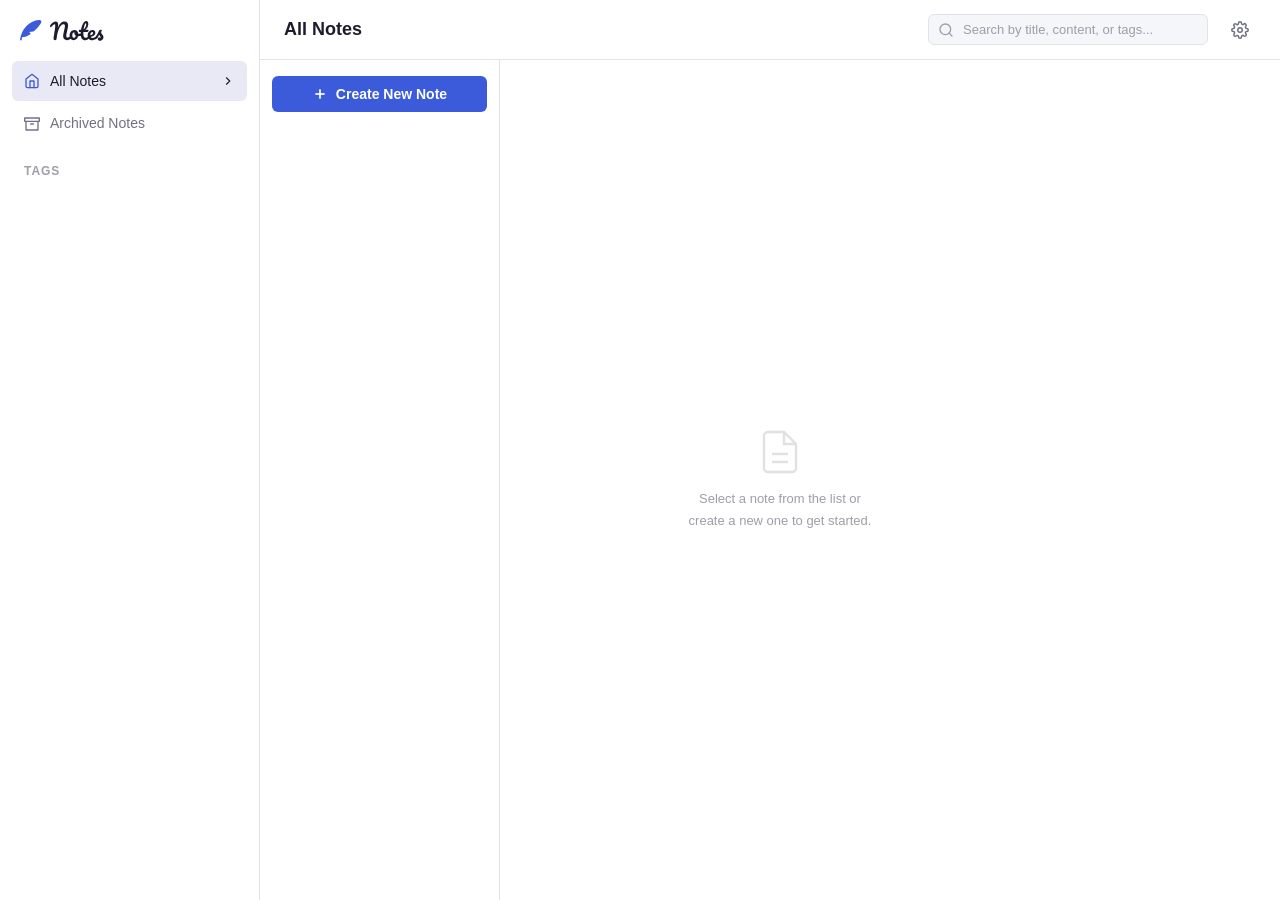
==== commit 3f023ec2: "Merge branch 'dev' into feature/note-categories" ====
--- a/index.html
+++ b/index.html
@@ -195,12 +195,38 @@
 
       <hr class="meta-divider" />
 
-      <textarea
+      <!-- Formatting toolbar -->
+      <div id="editor-toolbar" class="editor-toolbar" role="toolbar" aria-label="Text formatting">
+        <button type="button" class="toolbar-btn" data-command="bold" title="Bold (Ctrl+B)" aria-label="Bold">
+          <svg width="14" height="14" viewBox="0 0 24 24" fill="none" stroke="currentColor" stroke-width="3" stroke-linecap="round"><path d="M6 4h8a4 4 0 0 1 0 8H6z"/><path d="M6 12h9a4 4 0 0 1 0 8H6z"/></svg>
+        </button>
+        <button type="button" class="toolbar-btn" data-command="italic" title="Italic (Ctrl+I)" aria-label="Italic">
+          <svg width="14" height="14" viewBox="0 0 24 24" fill="none" stroke="currentColor" stroke-width="2.5" stroke-linecap="round"><line x1="19" y1="4" x2="10" y2="4"/><line x1="14" y1="20" x2="5" y2="20"/><line x1="15" y1="4" x2="9" y2="20"/></svg>
+        </button>
+        <button type="button" class="toolbar-btn" data-command="underline" title="Underline (Ctrl+U)" aria-label="Underline">
+          <svg width="14" height="14" viewBox="0 0 24 24" fill="none" stroke="currentColor" stroke-width="2.5" stroke-linecap="round"><path d="M6 3v7a6 6 0 0 0 12 0V3"/><line x1="4" y1="21" x2="20" y2="21"/></svg>
+        </button>
+        <button type="button" class="toolbar-btn" data-command="strikethrough" title="Strikethrough" aria-label="Strikethrough">
+          <svg width="14" height="14" viewBox="0 0 24 24" fill="none" stroke="currentColor" stroke-width="2.5" stroke-linecap="round"><line x1="4" y1="12" x2="20" y2="12"/><path d="M17.5 6.5C16.5 4.5 14.5 3 12 3c-3.3 0-5 2-5 4 0 1.5.7 2.5 2 3.2"/><path d="M6 17c1 2 3 3.5 6 3.5 3.5 0 5.5-1.8 5.5-4.5 0-1.4-.5-2.3-1.5-3"/></svg>
+        </button>
+        <div class="toolbar-separator" role="separator"></div>
+        <button type="button" class="toolbar-btn" id="toolbar-ul" data-command="ul" title="Unordered list" aria-label="Bullet list">
+          <svg width="14" height="14" viewBox="0 0 24 24" fill="none" stroke="currentColor" stroke-width="2.5" stroke-linecap="round"><line x1="9" y1="6" x2="20" y2="6"/><line x1="9" y1="12" x2="20" y2="12"/><line x1="9" y1="18" x2="20" y2="18"/><circle cx="4" cy="6" r="1.5" fill="currentColor" stroke="none"/><circle cx="4" cy="12" r="1.5" fill="currentColor" stroke="none"/><circle cx="4" cy="18" r="1.5" fill="currentColor" stroke="none"/></svg>
+        </button>
+        <button type="button" class="toolbar-btn" id="toolbar-ol" data-command="ol" title="Ordered list" aria-label="Numbered list">
+          <svg width="14" height="14" viewBox="0 0 24 24" fill="none" stroke="currentColor" stroke-width="2.5" stroke-linecap="round"><line x1="10" y1="6" x2="21" y2="6"/><line x1="10" y1="12" x2="21" y2="12"/><line x1="10" y1="18" x2="21" y2="18"/><path d="M4 6h1v4"/><path d="M4 10h2"/><path d="M6 18H4c0-1 2-2 2-3s-1-1.5-2-1"/></svg>
+        </button>
+      </div>
+
+      <div
         id="note-content"
         class="note-content-input"
-        placeholder="Start typing your note here..."
+        contenteditable="true"
+        role="textbox"
+        aria-multiline="true"
         aria-label="Note content"
-      ></textarea>
+        data-placeholder="Start typing your note here..."
+      ></div>
 
     </form>
 
@@ -229,6 +255,10 @@
     <button id="restore-btn" class="btn-action" hidden>
       <svg width="15" height="15" viewBox="0 0 24 24" fill="none" stroke="currentColor" stroke-width="2" stroke-linecap="round" stroke-linejoin="round"><polyline points="1 4 1 10 7 10"/><path d="M3.51 15a9 9 0 1 0 .49-4.95"/></svg>
       Restore Note
+    </button>
+    <button id="share-btn" class="btn-action">
+      <svg width="15" height="15" viewBox="0 0 24 24" fill="none" stroke="currentColor" stroke-width="2" stroke-linecap="round" stroke-linejoin="round"><circle cx="18" cy="5" r="3"/><circle cx="6" cy="12" r="3"/><circle cx="18" cy="19" r="3"/><line x1="8.59" y1="13.51" x2="15.42" y2="17.49"/><line x1="15.41" y1="6.51" x2="8.59" y2="10.49"/></svg>
+      <span id="share-btn-label">Copy Share Link</span>
     </button>
     <button id="delete-btn" class="btn-action btn-action--danger">
       <svg width="15" height="15" viewBox="0 0 24 24" fill="none" stroke="currentColor" stroke-width="2" stroke-linecap="round" stroke-linejoin="round"><polyline points="3 6 5 6 21 6"/><path d="M19 6l-1 14a2 2 0 0 1-2 2H8a2 2 0 0 1-2-2L5 6"/><path d="M10 11v6"/><path d="M14 11v6"/><path d="M9 6V4a1 1 0 0 1 1-1h4a1 1 0 0 1 1 1v2"/></svg>
@@ -492,7 +522,48 @@
 
     </div>
 
+    <div class="settings-group">
+      <h2 class="settings-group-heading">Data Management</h2>
+      <p class="settings-group-desc">Export your notes as a JSON file or import notes from a previously exported file</p>
+      <div class="settings-options">
+        <button id="export-btn" class="settings-option">
+          <svg width="16" height="16" viewBox="0 0 24 24" fill="none" stroke="currentColor" stroke-width="2" stroke-linecap="round" stroke-linejoin="round"><path d="M21 15v4a2 2 0 0 1-2 2H5a2 2 0 0 1-2-2v-4"/><polyline points="7 10 12 15 17 10"/><line x1="12" y1="15" x2="12" y2="3"/></svg>
+          Export Notes
+        </button>
+        <button id="import-btn" class="settings-option">
+          <svg width="16" height="16" viewBox="0 0 24 24" fill="none" stroke="currentColor" stroke-width="2" stroke-linecap="round" stroke-linejoin="round"><path d="M21 15v4a2 2 0 0 1-2 2H5a2 2 0 0 1-2-2v-4"/><polyline points="17 8 12 3 7 8"/><line x1="12" y1="3" x2="12" y2="15"/></svg>
+          Import Notes
+        </button>
+      </div>
+      <input id="import-file-input" type="file" accept=".json" aria-label="Import notes JSON file" hidden />
+    </div>
   </section>
+
+  <!-- ═══════════════════════════════════════════════
+       SHARED NOTE VIEW (shown when URL has #share=…)
+  ═══════════════════════════════════════════════ -->
+  <div id="shared-view" hidden aria-label="Shared note">
+    <div class="shared-view-inner">
+      <header class="shared-header">
+        <div class="logo" aria-hidden="true">
+          <svg width="20" height="20" viewBox="0 0 24 24" fill="none" xmlns="http://www.w3.org/2000/svg"><path d="M3 17.25V21h3.75L17.81 9.94l-3.75-3.75L3 17.25zM20.71 7.04c.39-.39.39-1.02 0-1.41l-2.34-2.34c-.39-.39-1.02-.39-1.41 0l-1.83 1.83 3.75 3.75 1.83-1.83z" fill="currentColor"/></svg>
+          <span>Notes</span>
+        </div>
+        <span class="shared-readonly-badge">Read Only</span>
+        <button id="shared-open-app-btn" class="btn-primary btn-sm" type="button">Open App</button>
+      </header>
+
+      <article class="shared-note">
+        <h1 id="shared-title" class="shared-note-title"></h1>
+        <div class="shared-note-meta">
+          <div id="shared-tags" class="note-card-tags"></div>
+          <span id="shared-date" class="shared-note-date"></span>
+        </div>
+        <hr class="meta-divider" />
+        <div id="shared-content" class="shared-note-content"></div>
+      </article>
+    </div>
+  </div>
 
   <!-- ═══════════════════════════════════════════════
        DELETE CONFIRMATION MODAL
--- a/css/style.css
+++ b/css/style.css
@@ -748,11 +748,69 @@
   font-size: var(--font-size-md);
   color: var(--text-primary);
   line-height: 1.75;
-  resize: none;
   padding: 0;
-}
-
-.note-content-input::placeholder { color: var(--text-muted); }
+  word-break: break-word;
+}
+
+.note-content-input:empty::before {
+  content: attr(data-placeholder);
+  color: var(--text-muted);
+  pointer-events: none;
+}
+
+/* Rich-text output styles inside the editor */
+.note-content-input ul,
+.note-content-input ol {
+  padding-left: 1.5em;
+  margin: 4px 0;
+}
+
+.note-content-input b, .note-content-input strong { font-weight: 700; }
+.note-content-input i, .note-content-input em     { font-style: italic; }
+.note-content-input u                             { text-decoration: underline; }
+.note-content-input s                             { text-decoration: line-through; }
+
+/* ─── Formatting Toolbar ─────────────────────────── */
+.editor-toolbar {
+  display: flex;
+  align-items: center;
+  gap: 2px;
+  padding: 6px 0 10px;
+  flex-shrink: 0;
+}
+
+.toolbar-btn {
+  display: inline-flex;
+  align-items: center;
+  justify-content: center;
+  width: 30px;
+  height: 30px;
+  border: none;
+  border-radius: var(--radius-sm);
+  background: transparent;
+  color: var(--text-secondary);
+  cursor: pointer;
+  transition: background 0.12s, color 0.12s;
+  flex-shrink: 0;
+}
+
+.toolbar-btn:hover {
+  background: var(--bg-hover);
+  color: var(--text-primary);
+}
+
+.toolbar-btn.active {
+  background: var(--accent-light, rgba(59 130 246 / 0.12));
+  color: var(--accent);
+}
+
+.toolbar-separator {
+  width: 1px;
+  height: 18px;
+  background: var(--border);
+  margin: 0 4px;
+  flex-shrink: 0;
+}
 
 /* Form actions (desktop) — sticky footer outside the scrollable form */
 #form-actions-desktop {
@@ -1529,6 +1587,83 @@
 }
 
 /* ═══════════════════════════════════════════════════
+   SHARED NOTE VIEW
+═══════════════════════════════════════════════════ */
+
+#shared-view {
+  position: fixed;
+  inset: 0;
+  z-index: 2000;
+  background: var(--bg-primary);
+  overflow-y: auto;
+}
+
+.shared-view-inner {
+  max-width: 720px;
+  margin: 0 auto;
+  padding: 24px 20px 60px;
+}
+
+.shared-header {
+  display: flex;
+  align-items: center;
+  gap: 12px;
+  margin-bottom: 36px;
+}
+
+.shared-header .logo {
+  display: flex;
+  align-items: center;
+  gap: 8px;
+  font-weight: 700;
+  font-size: var(--font-size-md);
+  color: var(--text-primary);
+  text-decoration: none;
+  margin-right: auto;
+}
+
+.shared-readonly-badge {
+  font-size: var(--font-size-xs);
+  font-weight: 500;
+  padding: 3px 10px;
+  border-radius: var(--radius-sm);
+  border: 1px solid var(--border);
+  color: var(--text-muted);
+}
+
+.shared-note-title {
+  font-size: 1.75rem;
+  font-weight: 700;
+  color: var(--text-primary);
+  margin-bottom: 12px;
+  line-height: 1.3;
+}
+
+.shared-note-meta {
+  display: flex;
+  flex-wrap: wrap;
+  align-items: center;
+  gap: 10px;
+  margin-bottom: 8px;
+}
+
+.shared-note-date {
+  font-size: var(--font-size-xs);
+  color: var(--text-muted);
+}
+
+.shared-note-content {
+  font-size: var(--font-size-md);
+  line-height: 1.75;
+  color: var(--text-primary);
+  white-space: pre-wrap;
+  word-break: break-word;
+}
+
+.shared-note-content ul,
+.shared-note-content ol { padding-left: 1.5em; margin: 4px 0; }
+
+/* ═══════════════════════════════════════════════════
    BOTTOM NAV
 ═══════════════════════════════════════════════════ */
 #bottom-nav {
